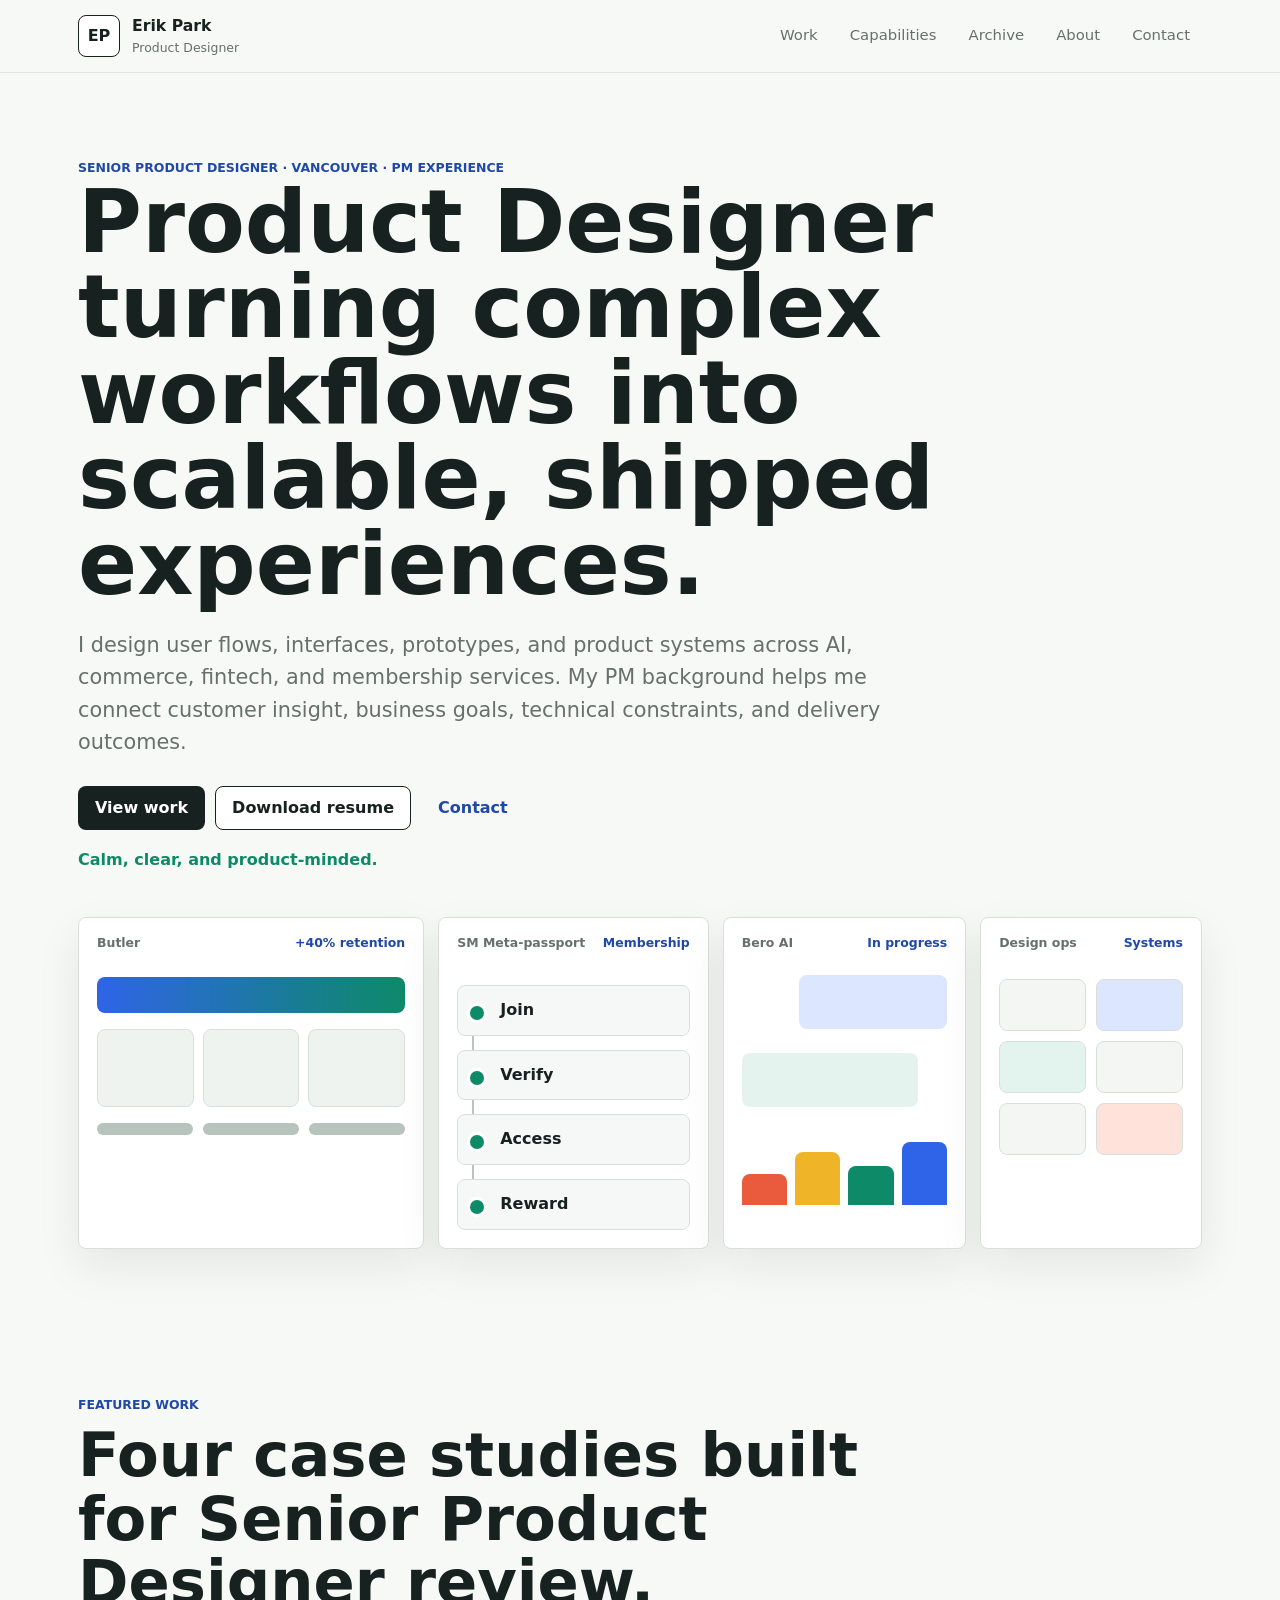
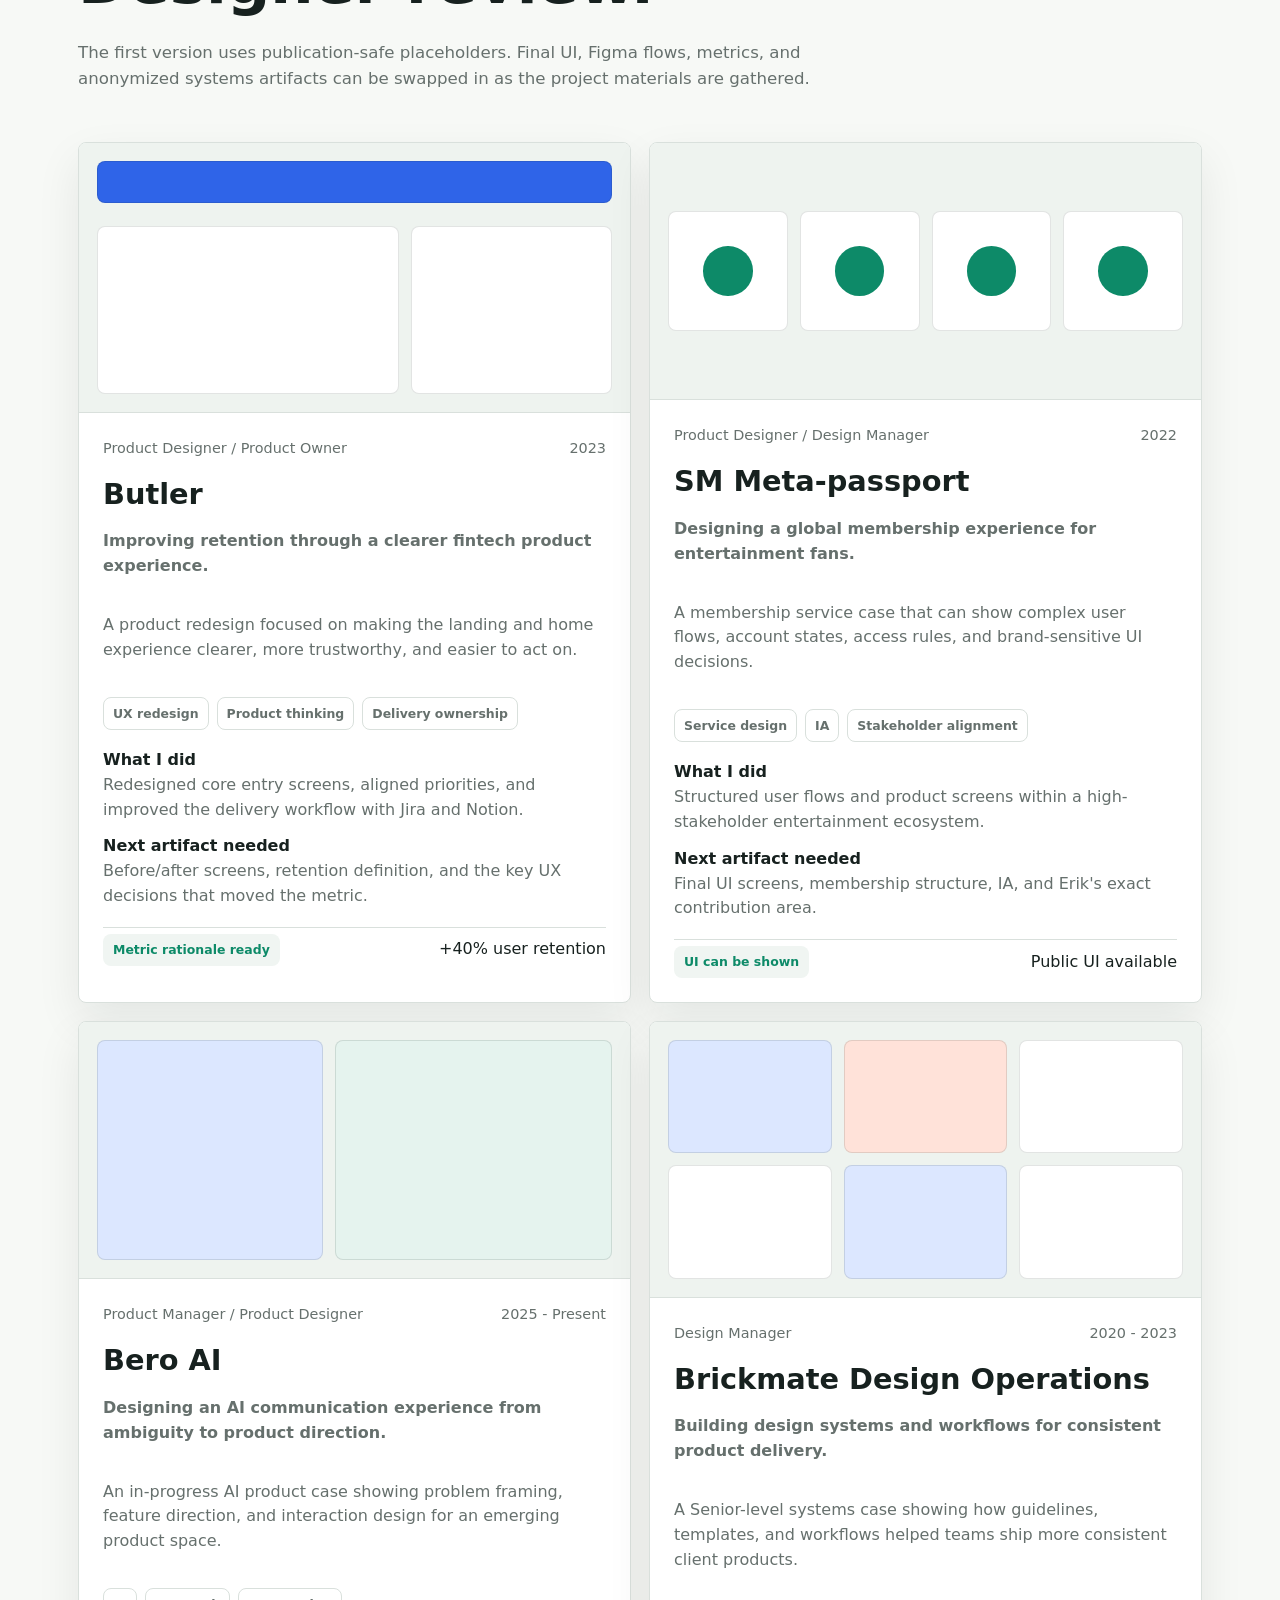
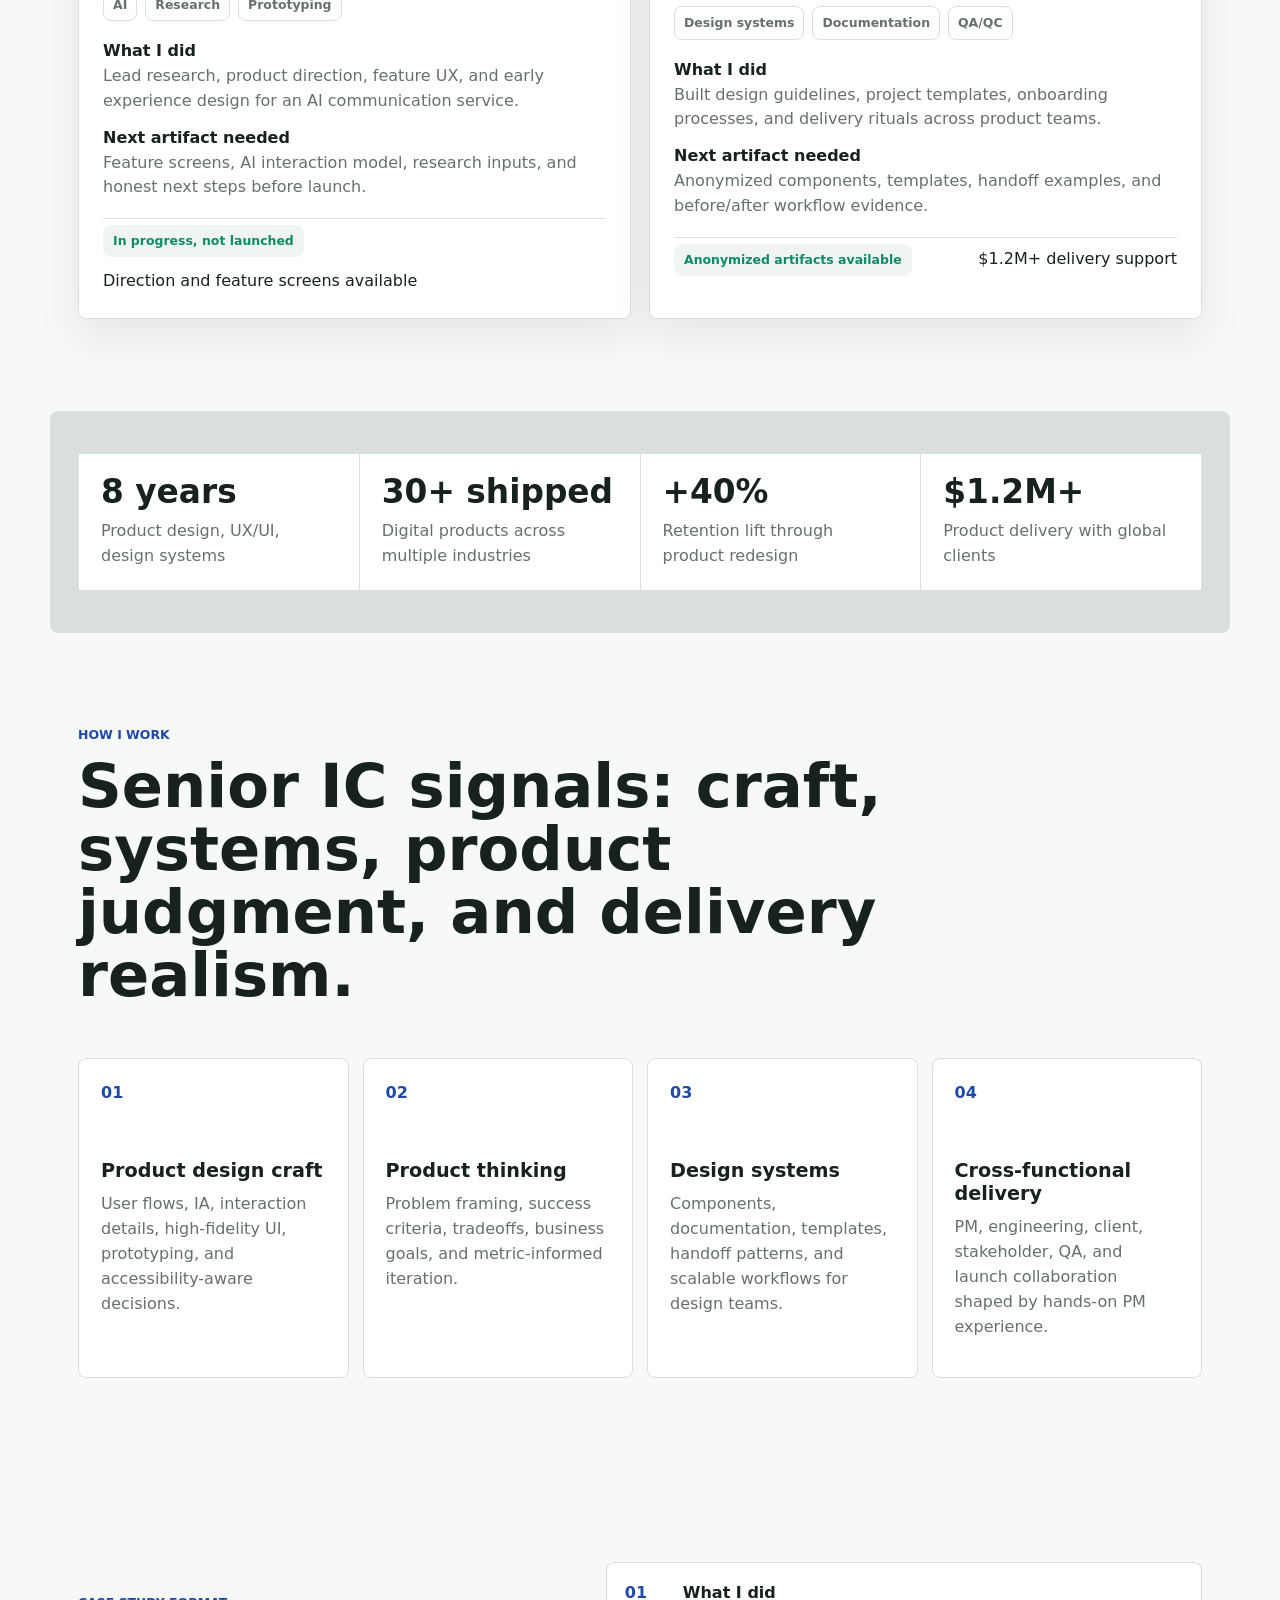
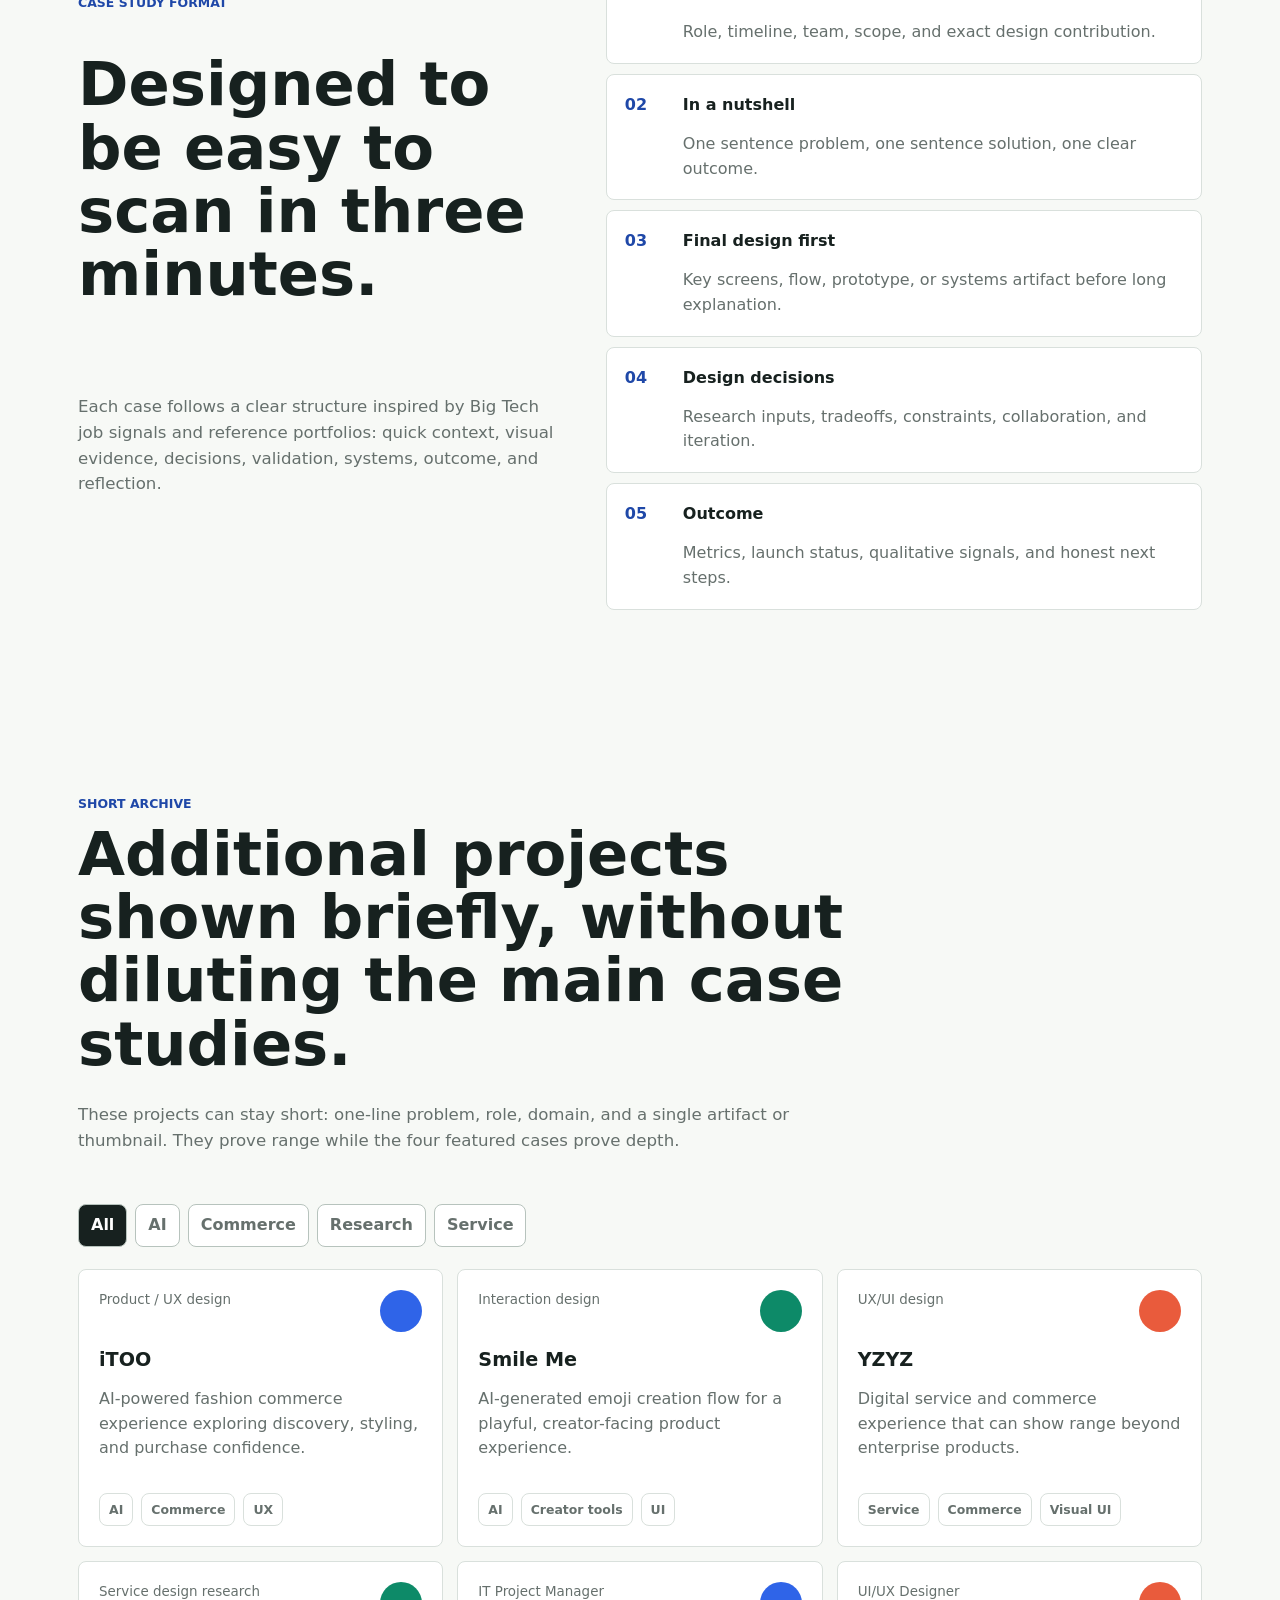
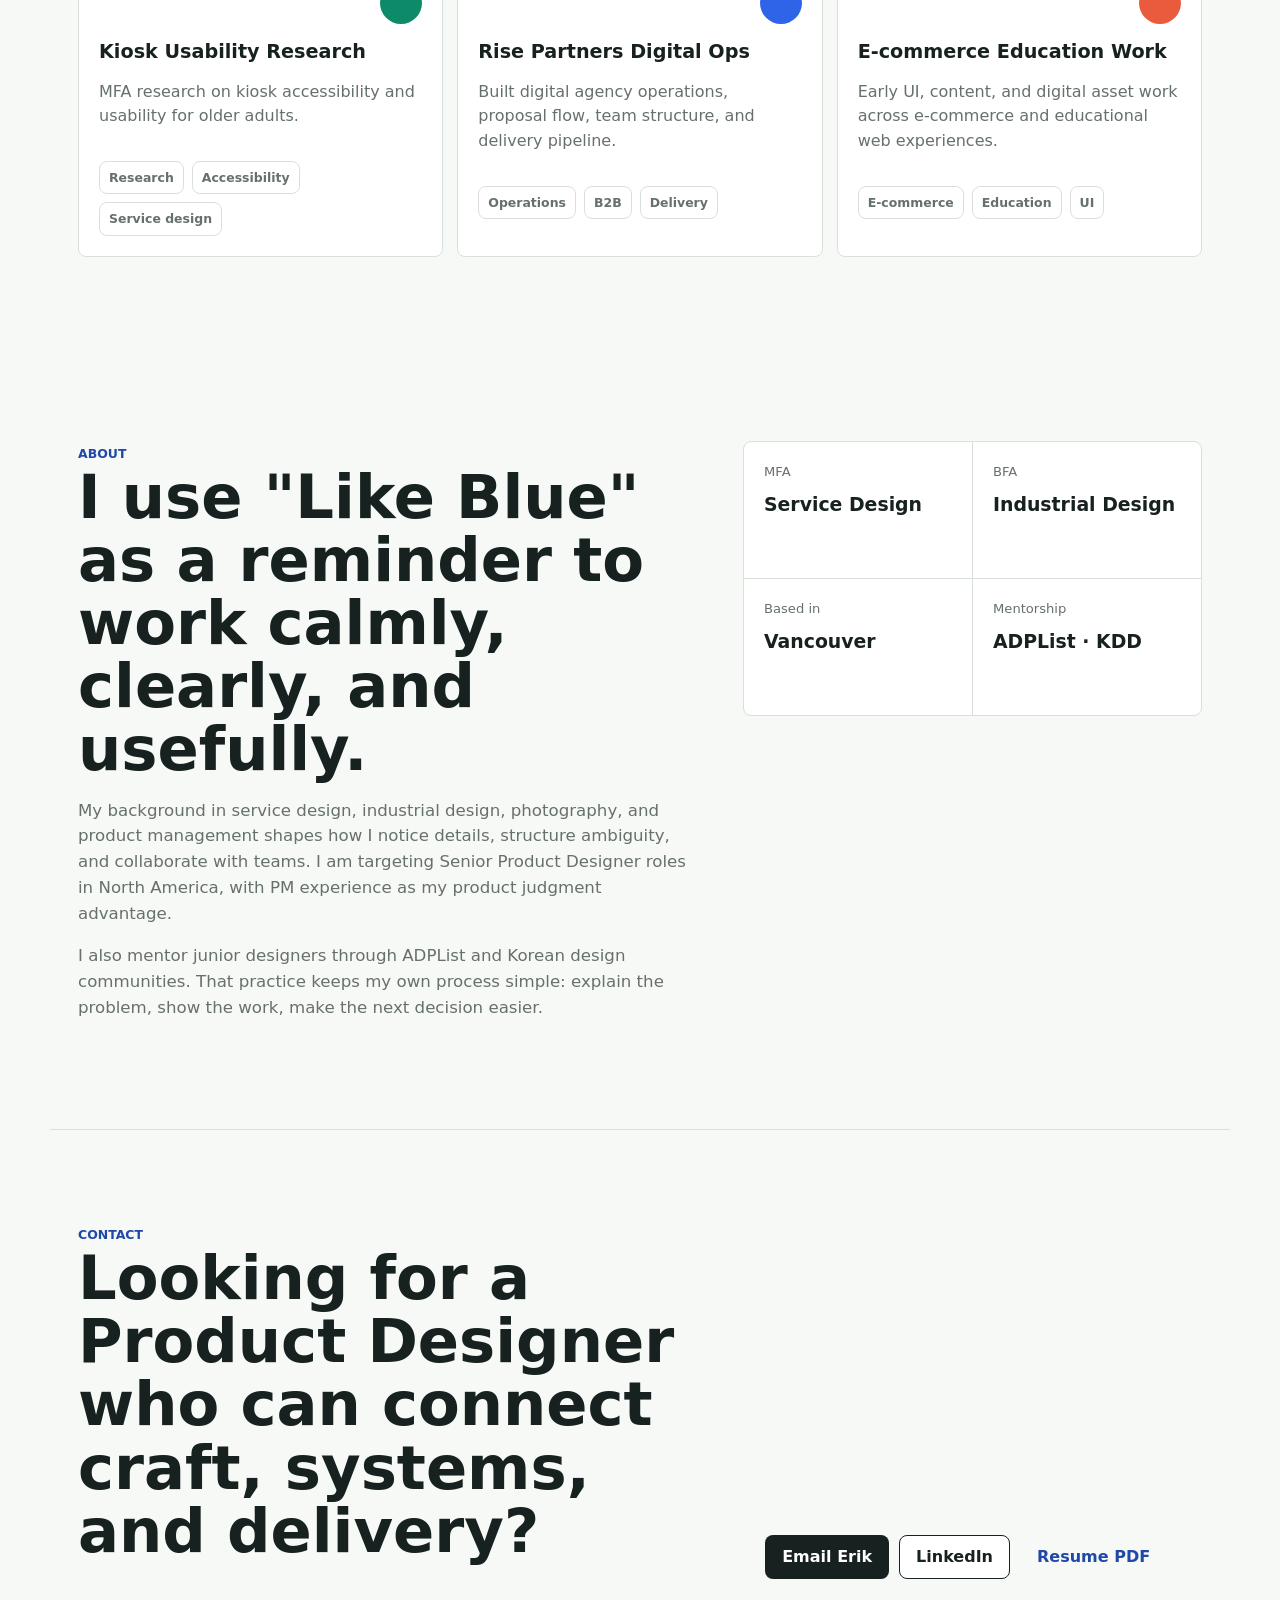
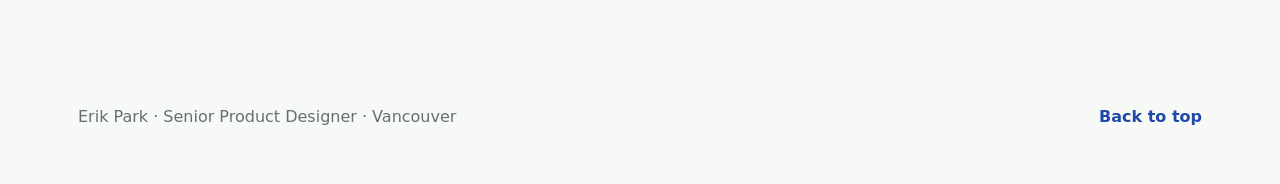
==== index.html @ e1cfbba8 "Create portfolio site prototype" ====
<!doctype html>
<html lang="en">
  <head>
    <meta charset="utf-8" />
    <meta name="viewport" content="width=device-width, initial-scale=1" />
    <meta
      name="description"
      content="Erik Park is a Vancouver-based Senior Product Designer with PM experience, designing scalable digital products from strategy to shipped UX."
    />
    <title>Erik Park - Senior Product Designer</title>
    <link rel="stylesheet" href="styles.css" />
  </head>
  <body>
    <a class="skip-link" href="#main">Skip to content</a>

    <header class="site-header">
      <nav class="nav-shell" aria-label="Main navigation">
        <a class="brand" href="#top" aria-label="Erik Park home">
          <span class="brand-mark">EP</span>
          <span>
            <strong>Erik Park</strong>
            <small>Product Designer</small>
          </span>
        </a>
        <button class="nav-toggle" type="button" aria-expanded="false" aria-controls="nav-links">
          <span></span>
          <span></span>
          <span></span>
          <span class="sr-only">Open navigation</span>
        </button>
        <div class="nav-links" id="nav-links">
          <a href="#work">Work</a>
          <a href="#capabilities">Capabilities</a>
          <a href="#archive">Archive</a>
          <a href="#about">About</a>
          <a href="#contact">Contact</a>
        </div>
      </nav>
    </header>

    <main id="main">
      <section class="hero section" id="top">
        <div class="eyebrow">Senior Product Designer · Vancouver · PM Experience</div>
        <h1>Product Designer turning complex workflows into scalable, shipped experiences.</h1>
        <p class="hero-copy">
          I design user flows, interfaces, prototypes, and product systems across AI, commerce, fintech, and membership
          services. My PM background helps me connect customer insight, business goals, technical constraints, and
          delivery outcomes.
        </p>
        <div class="hero-actions" aria-label="Primary actions">
          <a class="button button-primary" href="#work">View work</a>
          <a class="button button-secondary" href="assets/Erik-Park-Resume-260121.pdf" download>Download resume</a>
          <a class="button button-ghost" href="mailto:erik.likeblue@gmail.com">Contact</a>
        </div>
        <p class="microcopy">Calm, clear, and product-minded.</p>

        <div class="artifact-stage" aria-label="Portfolio artifact previews">
          <article class="artifact artifact-butler">
            <div class="artifact-header">
              <span>Butler</span>
              <strong>+40% retention</strong>
            </div>
            <div class="screen-line wide"></div>
            <div class="screen-grid">
              <span></span>
              <span></span>
              <span></span>
            </div>
            <div class="screen-flow">
              <i></i>
              <i></i>
              <i></i>
            </div>
          </article>
          <article class="artifact artifact-sm">
            <div class="artifact-header">
              <span>SM Meta-passport</span>
              <strong>Membership</strong>
            </div>
            <div class="journey">
              <span>Join</span>
              <span>Verify</span>
              <span>Access</span>
              <span>Reward</span>
            </div>
          </article>
          <article class="artifact artifact-bero">
            <div class="artifact-header">
              <span>Bero AI</span>
              <strong>In progress</strong>
            </div>
            <div class="chat-row user"></div>
            <div class="chat-row ai"></div>
            <div class="signal-bars">
              <span></span>
              <span></span>
              <span></span>
              <span></span>
            </div>
          </article>
          <article class="artifact artifact-system">
            <div class="artifact-header">
              <span>Design ops</span>
              <strong>Systems</strong>
            </div>
            <div class="token-grid">
              <span></span>
              <span></span>
              <span></span>
              <span></span>
              <span></span>
              <span></span>
            </div>
          </article>
        </div>
      </section>

      <section class="section" id="work">
        <div class="section-heading">
          <span class="eyebrow">Featured work</span>
          <h2>Four case studies built for Senior Product Designer review.</h2>
          <p>
            The first version uses publication-safe placeholders. Final UI, Figma flows, metrics, and anonymized systems
            artifacts can be swapped in as the project materials are gathered.
          </p>
        </div>

        <div class="project-grid featured-grid" id="featured-projects"></div>
      </section>

      <section class="proof-strip section compact" aria-label="Proof points">
        <div>
          <strong>8 years</strong>
          <span>Product design, UX/UI, design systems</span>
        </div>
        <div>
          <strong>30+ shipped</strong>
          <span>Digital products across multiple industries</span>
        </div>
        <div>
          <strong>+40%</strong>
          <span>Retention lift through product redesign</span>
        </div>
        <div>
          <strong>$1.2M+</strong>
          <span>Product delivery with global clients</span>
        </div>
      </section>

      <section class="section" id="capabilities">
        <div class="section-heading">
          <span class="eyebrow">How I work</span>
          <h2>Senior IC signals: craft, systems, product judgment, and delivery realism.</h2>
        </div>
        <div class="capability-grid">
          <article>
            <span>01</span>
            <h3>Product design craft</h3>
            <p>User flows, IA, interaction details, high-fidelity UI, prototyping, and accessibility-aware decisions.</p>
          </article>
          <article>
            <span>02</span>
            <h3>Product thinking</h3>
            <p>Problem framing, success criteria, tradeoffs, business goals, and metric-informed iteration.</p>
          </article>
          <article>
            <span>03</span>
            <h3>Design systems</h3>
            <p>Components, documentation, templates, handoff patterns, and scalable workflows for design teams.</p>
          </article>
          <article>
            <span>04</span>
            <h3>Cross-functional delivery</h3>
            <p>PM, engineering, client, stakeholder, QA, and launch collaboration shaped by hands-on PM experience.</p>
          </article>
        </div>
      </section>

      <section class="section process-section">
        <div class="section-heading">
          <span class="eyebrow">Case study format</span>
          <h2>Designed to be easy to scan in three minutes.</h2>
          <p>
            Each case follows a clear structure inspired by Big Tech job signals and reference portfolios: quick context,
            visual evidence, decisions, validation, systems, outcome, and reflection.
          </p>
        </div>
        <ol class="process-list">
          <li><span>What I did</span><p>Role, timeline, team, scope, and exact design contribution.</p></li>
          <li><span>In a nutshell</span><p>One sentence problem, one sentence solution, one clear outcome.</p></li>
          <li><span>Final design first</span><p>Key screens, flow, prototype, or systems artifact before long explanation.</p></li>
          <li><span>Design decisions</span><p>Research inputs, tradeoffs, constraints, collaboration, and iteration.</p></li>
          <li><span>Outcome</span><p>Metrics, launch status, qualitative signals, and honest next steps.</p></li>
        </ol>
      </section>

      <section class="section" id="archive">
        <div class="section-heading">
          <span class="eyebrow">Short archive</span>
          <h2>Additional projects shown briefly, without diluting the main case studies.</h2>
          <p>
            These projects can stay short: one-line problem, role, domain, and a single artifact or thumbnail. They prove
            range while the four featured cases prove depth.
          </p>
        </div>

        <div class="archive-toolbar" aria-label="Project archive filters">
          <button class="filter-button is-active" type="button" data-filter="all">All</button>
          <button class="filter-button" type="button" data-filter="ai">AI</button>
          <button class="filter-button" type="button" data-filter="commerce">Commerce</button>
          <button class="filter-button" type="button" data-filter="research">Research</button>
          <button class="filter-button" type="button" data-filter="service">Service</button>
        </div>
        <div class="archive-grid" id="archive-projects"></div>
      </section>

      <section class="section about-section" id="about">
        <div class="about-copy">
          <span class="eyebrow">About</span>
          <h2>I use "Like Blue" as a reminder to work calmly, clearly, and usefully.</h2>
          <p>
            My background in service design, industrial design, photography, and product management shapes how I notice
            details, structure ambiguity, and collaborate with teams. I am targeting Senior Product Designer roles in
            North America, with PM experience as my product judgment advantage.
          </p>
          <p>
            I also mentor junior designers through ADPList and Korean design communities. That practice keeps my own
            process simple: explain the problem, show the work, make the next decision easier.
          </p>
        </div>
        <div class="about-panel" aria-label="About highlights">
          <div>
            <span>MFA</span>
            <strong>Service Design</strong>
          </div>
          <div>
            <span>BFA</span>
            <strong>Industrial Design</strong>
          </div>
          <div>
            <span>Based in</span>
            <strong>Vancouver</strong>
          </div>
          <div>
            <span>Mentorship</span>
            <strong>ADPList · KDD</strong>
          </div>
        </div>
      </section>

      <section class="section contact-section" id="contact">
        <div>
          <span class="eyebrow">Contact</span>
          <h2>Looking for a Product Designer who can connect craft, systems, and delivery?</h2>
        </div>
        <div class="contact-actions">
          <a class="button button-primary" href="mailto:erik.likeblue@gmail.com">Email Erik</a>
          <a class="button button-secondary" href="https://www.linkedin.com/in/eriklikeblue/" target="_blank" rel="noreferrer">LinkedIn</a>
          <a class="button button-ghost" href="assets/Erik-Park-Resume-260121.pdf" download>Resume PDF</a>
        </div>
      </section>
    </main>

    <footer class="site-footer">
      <p>Erik Park · Senior Product Designer · Vancouver</p>
      <a href="#top">Back to top</a>
    </footer>

    <script src="script.js"></script>
  </body>
</html>
---- styles.css ----
:root {
  color-scheme: light;
  --ink: #17211f;
  --muted: #66706d;
  --paper: #f7f9f6;
  --surface: #ffffff;
  --line: #d9e0dc;
  --line-strong: #b7c3bd;
  --blue: #2f64e8;
  --blue-dark: #1f48a8;
  --green: #0d8a68;
  --coral: #e95b3c;
  --yellow: #f0b429;
  --shadow: 0 18px 45px rgba(19, 30, 27, 0.08);
  --radius: 8px;
  --max: 1180px;
}

* {
  box-sizing: border-box;
}

html {
  scroll-behavior: smooth;
}

body {
  margin: 0;
  background: var(--paper);
  color: var(--ink);
  font-family: Inter, ui-sans-serif, system-ui, -apple-system, BlinkMacSystemFont, "Segoe UI", sans-serif;
  font-size: 16px;
  line-height: 1.55;
  letter-spacing: 0;
}

a {
  color: inherit;
  text-decoration: none;
}

button,
input,
textarea,
select {
  font: inherit;
}

.skip-link {
  left: 16px;
  position: fixed;
  top: 12px;
  transform: translateY(-140%);
  z-index: 20;
  background: var(--ink);
  color: #fff;
  padding: 10px 14px;
  border-radius: var(--radius);
}

.skip-link:focus {
  transform: translateY(0);
}

.sr-only {
  position: absolute;
  width: 1px;
  height: 1px;
  padding: 0;
  margin: -1px;
  overflow: hidden;
  clip: rect(0, 0, 0, 0);
  white-space: nowrap;
  border: 0;
}

.site-header {
  position: sticky;
  top: 0;
  z-index: 10;
  border-bottom: 1px solid rgba(217, 224, 220, 0.78);
  background: rgba(247, 249, 246, 0.94);
  backdrop-filter: blur(16px);
}

.nav-shell {
  max-width: var(--max);
  margin: 0 auto;
  min-height: 72px;
  padding: 0 28px;
  display: flex;
  align-items: center;
  justify-content: space-between;
  gap: 24px;
}

.brand {
  display: inline-flex;
  align-items: center;
  gap: 12px;
  min-width: 180px;
}

.brand-mark {
  display: grid;
  place-items: center;
  width: 42px;
  height: 42px;
  border: 1px solid var(--ink);
  background: var(--surface);
  color: var(--ink);
  font-weight: 800;
  border-radius: var(--radius);
}

.brand strong,
.brand small {
  display: block;
}

.brand strong {
  font-size: 0.98rem;
}

.brand small {
  color: var(--muted);
  font-size: 0.78rem;
}

.nav-links {
  display: flex;
  align-items: center;
  justify-content: flex-end;
  gap: 8px;
}

.nav-links a {
  color: var(--muted);
  padding: 10px 12px;
  border-radius: var(--radius);
  font-size: 0.93rem;
}

.nav-links a:hover,
.nav-links a:focus-visible {
  background: #eef3ef;
  color: var(--ink);
  outline: none;
}

.nav-toggle {
  display: none;
  width: 42px;
  height: 42px;
  border: 1px solid var(--line);
  background: var(--surface);
  border-radius: var(--radius);
  padding: 10px;
}

.nav-toggle span:not(.sr-only) {
  display: block;
  width: 100%;
  height: 2px;
  margin: 5px 0;
  background: var(--ink);
}

.section {
  max-width: var(--max);
  margin: 0 auto;
  padding: 92px 28px;
}

.section.compact {
  padding-top: 42px;
  padding-bottom: 42px;
}

.hero {
  padding-top: 82px;
  padding-bottom: 54px;
}

.eyebrow {
  display: inline-flex;
  align-items: center;
  gap: 8px;
  color: var(--blue-dark);
  font-size: 0.78rem;
  font-weight: 800;
  letter-spacing: 0;
  text-transform: uppercase;
}

h1,
h2,
h3,
p {
  margin-top: 0;
}

h1 {
  max-width: 1040px;
  margin-bottom: 22px;
  font-size: 5.45rem;
  line-height: 0.98;
  letter-spacing: 0;
}

h2 {
  max-width: 860px;
  margin-bottom: 16px;
  font-size: 3.8rem;
  line-height: 1.04;
  letter-spacing: 0;
}

h3 {
  margin-bottom: 10px;
  font-size: 1.2rem;
  line-height: 1.2;
}

.hero-copy {
  max-width: 820px;
  color: var(--muted);
  font-size: 1.3rem;
}

.hero-actions,
.contact-actions {
  display: flex;
  flex-wrap: wrap;
  gap: 10px;
  margin-top: 28px;
}

.button {
  display: inline-flex;
  align-items: center;
  justify-content: center;
  min-height: 44px;
  padding: 11px 16px;
  border: 1px solid transparent;
  border-radius: var(--radius);
  font-weight: 800;
  line-height: 1;
}

.button-primary {
  background: var(--ink);
  color: #fff;
}

.button-primary:hover,
.button-primary:focus-visible {
  background: var(--blue-dark);
}

.button-secondary {
  border-color: var(--ink);
  background: var(--surface);
}

.button-secondary:hover,
.button-secondary:focus-visible {
  background: #edf2ee;
}

.button-ghost {
  color: var(--blue-dark);
}

.button-ghost:hover,
.button-ghost:focus-visible {
  background: #eaf0ff;
}

.microcopy {
  margin: 18px 0 0;
  color: var(--green);
  font-weight: 800;
}

.artifact-stage {
  margin-top: 44px;
  display: grid;
  grid-template-columns: minmax(0, 1.28fr) minmax(0, 1fr) minmax(0, 0.9fr) minmax(0, 0.82fr);
  gap: 14px;
  align-items: stretch;
}

.artifact {
  min-height: 260px;
  padding: 18px;
  border: 1px solid var(--line);
  background: var(--surface);
  border-radius: var(--radius);
  box-shadow: var(--shadow);
  overflow: hidden;
}

.artifact-header,
.project-meta,
.card-foot,
.archive-meta {
  display: flex;
  align-items: center;
  justify-content: space-between;
  gap: 12px;
}

.artifact-header span,
.artifact-header strong {
  font-size: 0.78rem;
  font-weight: 800;
  line-height: 1.2;
}

.artifact-header span {
  color: var(--muted);
}

.artifact-header strong {
  color: var(--blue-dark);
}

.screen-line {
  height: 36px;
  margin-top: 26px;
  border-radius: var(--radius);
  background: linear-gradient(90deg, var(--blue), var(--green));
}

.screen-grid {
  display: grid;
  grid-template-columns: repeat(3, 1fr);
  gap: 9px;
  margin-top: 16px;
}

.screen-grid span,
.screen-flow i,
.token-grid span {
  display: block;
  border-radius: var(--radius);
}

.screen-grid span {
  height: 78px;
  background: #eef3ef;
  border: 1px solid var(--line);
}

.screen-flow {
  display: grid;
  grid-template-columns: 1fr 1fr 1fr;
  gap: 10px;
  margin-top: 16px;
}

.screen-flow i {
  height: 12px;
  background: var(--line-strong);
}

.journey {
  position: relative;
  margin-top: 34px;
  display: grid;
  gap: 14px;
}

.journey::before {
  content: "";
  position: absolute;
  left: 15px;
  top: 14px;
  bottom: 14px;
  width: 2px;
  background: var(--line-strong);
}

.journey span {
  position: relative;
  display: block;
  padding: 12px 14px 12px 42px;
  background: #f5f8f6;
  border: 1px solid var(--line);
  border-radius: var(--radius);
  font-weight: 800;
}

.journey span::before {
  content: "";
  position: absolute;
  left: 9px;
  top: 17px;
  width: 14px;
  height: 14px;
  background: var(--green);
  border: 3px solid var(--surface);
  border-radius: 50%;
}

.chat-row {
  height: 54px;
  margin-top: 24px;
  border-radius: var(--radius);
}

.chat-row.user {
  width: 72%;
  margin-left: auto;
  background: #dce7ff;
}

.chat-row.ai {
  width: 86%;
  background: #e5f3ee;
}

.signal-bars {
  display: flex;
  align-items: flex-end;
  gap: 8px;
  height: 80px;
  margin-top: 18px;
}

.signal-bars span {
  flex: 1;
  border-radius: var(--radius) var(--radius) 0 0;
  background: var(--coral);
}

.signal-bars span:nth-child(1) {
  height: 38%;
}

.signal-bars span:nth-child(2) {
  height: 66%;
  background: var(--yellow);
}

.signal-bars span:nth-child(3) {
  height: 48%;
  background: var(--green);
}

.signal-bars span:nth-child(4) {
  height: 78%;
  background: var(--blue);
}

.token-grid {
  display: grid;
  grid-template-columns: repeat(2, 1fr);
  gap: 10px;
  margin-top: 28px;
}

.token-grid span {
  height: 52px;
  border: 1px solid var(--line);
  background: #f3f6f3;
}

.token-grid span:nth-child(2) {
  background: #dce7ff;
}

.token-grid span:nth-child(3) {
  background: #e3f3ee;
}

.token-grid span:nth-child(6) {
  background: #ffe2d9;
}

.section-heading {
  display: grid;
  gap: 10px;
  margin-bottom: 34px;
}

.section-heading p {
  max-width: 760px;
  color: var(--muted);
  font-size: 1.04rem;
}

.project-grid {
  display: grid;
  grid-template-columns: repeat(2, minmax(0, 1fr));
  gap: 18px;
}

.project-card,
.archive-card,
.capability-grid article,
.about-panel,
.process-list li {
  border: 1px solid var(--line);
  border-radius: var(--radius);
  background: var(--surface);
}

.project-card {
  display: grid;
  min-height: 620px;
  overflow: hidden;
  box-shadow: var(--shadow);
}

.project-visual {
  min-height: 250px;
  padding: 18px;
  background: #eef3ef;
  border-bottom: 1px solid var(--line);
}

.visual-board {
  height: 100%;
  min-height: 220px;
  display: grid;
  gap: 12px;
}

.visual-board .bar,
.visual-board .tile,
.visual-board .node,
.visual-board .screen {
  display: block;
  border-radius: var(--radius);
  background: var(--surface);
  border: 1px solid rgba(23, 33, 31, 0.12);
}

.visual-board.butler {
  grid-template-columns: 1.2fr 0.8fr;
}

.visual-board.butler .bar {
  grid-column: 1 / -1;
  height: 42px;
  background: var(--blue);
}

.visual-board.butler .tile {
  min-height: 156px;
}

.visual-board.sm {
  grid-template-columns: repeat(4, 1fr);
  align-items: center;
}

.visual-board.sm .node {
  aspect-ratio: 1 / 1;
  display: grid;
  place-items: center;
  background: var(--surface);
}

.visual-board.sm .node::after {
  content: "";
  width: 42%;
  height: 42%;
  border-radius: 50%;
  background: var(--green);
}

.visual-board.bero {
  grid-template-columns: 0.9fr 1.1fr;
}

.visual-board.bero .screen {
  min-height: 210px;
}

.visual-board.bero .screen:nth-child(1) {
  background: #dce7ff;
}

.visual-board.bero .screen:nth-child(2) {
  background: #e5f3ee;
}

.visual-board.system {
  grid-template-columns: repeat(3, 1fr);
}

.visual-board.system .tile {
  min-height: 92px;
}

.visual-board.system .tile:nth-child(1),
.visual-board.system .tile:nth-child(5) {
  background: #dce7ff;
}

.visual-board.system .tile:nth-child(2) {
  background: #ffe2d9;
}

.project-body {
  padding: 24px;
  display: grid;
  gap: 18px;
  align-content: start;
}

.project-meta {
  color: var(--muted);
  flex-wrap: wrap;
  font-size: 0.9rem;
}

.project-card h3 {
  margin-bottom: 0;
  font-size: 1.8rem;
}

.project-card p {
  color: var(--muted);
}

.tag-list {
  display: flex;
  flex-wrap: wrap;
  gap: 8px;
  margin: 0;
  padding: 0;
  list-style: none;
}

.tag-list li {
  padding: 6px 9px;
  border: 1px solid var(--line);
  border-radius: var(--radius);
  color: var(--muted);
  font-size: 0.78rem;
  font-weight: 800;
}

.case-details {
  display: grid;
  gap: 12px;
  margin: 0;
}

.case-details dt {
  color: var(--ink);
  font-weight: 800;
}

.case-details dd {
  margin: 0;
  color: var(--muted);
}

.card-foot {
  padding-top: 6px;
  border-top: 1px solid var(--line);
  flex-wrap: wrap;
}

.status-pill {
  display: inline-flex;
  align-items: center;
  min-height: 32px;
  padding: 6px 10px;
  border-radius: var(--radius);
  background: #f0f5f2;
  color: var(--green);
  font-size: 0.78rem;
  font-weight: 800;
}

.proof-strip {
  display: grid;
  grid-template-columns: repeat(4, minmax(0, 1fr));
  gap: 1px;
  overflow: hidden;
  border: 1px solid var(--line);
  border-radius: var(--radius);
  background: var(--line);
}

.proof-strip div {
  min-height: 132px;
  padding: 22px;
  background: var(--surface);
}

.proof-strip strong,
.proof-strip span {
  display: block;
}

.proof-strip strong {
  font-size: 2.05rem;
  line-height: 1;
}

.proof-strip span {
  margin-top: 10px;
  color: var(--muted);
}

.capability-grid {
  display: grid;
  grid-template-columns: repeat(4, minmax(0, 1fr));
  gap: 14px;
}

.capability-grid article {
  min-height: 280px;
  padding: 22px;
}

.capability-grid article span {
  display: inline-flex;
  color: var(--blue-dark);
  font-weight: 900;
  margin-bottom: 54px;
}

.capability-grid p {
  color: var(--muted);
}

.process-section {
  display: grid;
  grid-template-columns: minmax(0, 0.9fr) minmax(0, 1.1fr);
  gap: 40px;
}

.process-list {
  display: grid;
  gap: 10px;
  margin: 0;
  padding: 0;
  list-style: none;
  counter-reset: steps;
}

.process-list li {
  counter-increment: steps;
  padding: 18px;
  display: grid;
  grid-template-columns: 44px 1fr;
  gap: 14px;
}

.process-list li::before {
  content: counter(steps, decimal-leading-zero);
  color: var(--blue-dark);
  font-weight: 900;
}

.process-list span {
  display: block;
  font-weight: 900;
}

.process-list p {
  grid-column: 2;
  margin-bottom: 0;
  color: var(--muted);
}

.archive-toolbar {
  display: flex;
  flex-wrap: wrap;
  gap: 8px;
  margin-bottom: 22px;
}

.filter-button {
  min-height: 40px;
  border: 1px solid var(--line-strong);
  background: var(--surface);
  color: var(--muted);
  border-radius: var(--radius);
  padding: 8px 12px;
  font-weight: 800;
  cursor: pointer;
}

.filter-button.is-active,
.filter-button:hover,
.filter-button:focus-visible {
  background: var(--ink);
  color: #fff;
  outline: none;
}

.archive-grid {
  display: grid;
  grid-template-columns: repeat(3, minmax(0, 1fr));
  gap: 14px;
}

.archive-card {
  min-height: 260px;
  padding: 20px;
  display: grid;
  align-content: start;
  gap: 16px;
}

.archive-card[hidden] {
  display: none;
}

.archive-card h3 {
  margin-bottom: 0;
}

.archive-card p {
  color: var(--muted);
}

.archive-meta {
  align-items: flex-start;
  color: var(--muted);
  font-size: 0.84rem;
  flex-wrap: wrap;
}

.archive-dot {
  width: 42px;
  height: 42px;
  border-radius: 50%;
  background: var(--blue);
}

.archive-card:nth-child(2n) .archive-dot {
  background: var(--green);
}

.archive-card:nth-child(3n) .archive-dot {
  background: var(--coral);
}

.about-section {
  display: grid;
  grid-template-columns: minmax(0, 1.15fr) minmax(300px, 0.85fr);
  gap: 44px;
  align-items: start;
}

.about-copy p {
  max-width: 750px;
  color: var(--muted);
  font-size: 1.04rem;
}

.about-panel {
  display: grid;
  grid-template-columns: repeat(2, 1fr);
  gap: 1px;
  overflow: hidden;
  background: var(--line);
}

.about-panel div {
  min-height: 136px;
  padding: 20px;
  background: var(--surface);
}

.about-panel span,
.about-panel strong {
  display: block;
}

.about-panel span {
  color: var(--muted);
  font-size: 0.82rem;
}

.about-panel strong {
  margin-top: 8px;
  font-size: 1.18rem;
}

.contact-section {
  display: grid;
  grid-template-columns: minmax(0, 1.2fr) minmax(280px, 0.8fr);
  gap: 32px;
  align-items: end;
  border-top: 1px solid var(--line);
}

.site-footer {
  max-width: var(--max);
  margin: 0 auto;
  padding: 34px 28px 54px;
  display: flex;
  align-items: center;
  justify-content: space-between;
  gap: 20px;
  color: var(--muted);
}

.site-footer p {
  margin: 0;
}

.site-footer a {
  color: var(--blue-dark);
  font-weight: 800;
}

@media (max-width: 980px) {
  h1 {
    font-size: 4.1rem;
  }

  h2 {
    font-size: 3rem;
  }

  .artifact-stage,
  .project-grid,
  .capability-grid,
  .process-section,
  .about-section,
  .contact-section {
    grid-template-columns: 1fr;
  }

  .artifact-stage {
    grid-template-columns: repeat(2, minmax(0, 1fr));
  }

  .proof-strip {
    grid-template-columns: repeat(2, minmax(0, 1fr));
  }

  .archive-grid {
    grid-template-columns: repeat(2, minmax(0, 1fr));
  }
}

@media (max-width: 760px) {
  .nav-shell {
    min-height: 64px;
    padding: 0 18px;
  }

  .nav-toggle {
    display: inline-block;
  }

  .nav-links {
    position: absolute;
    left: 18px;
    right: 18px;
    top: 72px;
    display: none;
    flex-direction: column;
    align-items: stretch;
    padding: 10px;
    border: 1px solid var(--line);
    border-radius: var(--radius);
    background: var(--surface);
    box-shadow: var(--shadow);
  }

  .nav-links.is-open {
    display: flex;
  }

  .nav-links a {
    padding: 12px;
  }

  .section {
    padding: 70px 18px;
  }

  .section.compact {
    padding-top: 28px;
    padding-bottom: 28px;
  }

  .hero {
    padding-top: 72px;
  }

  h1 {
    font-size: 2.85rem;
  }

  h2 {
    font-size: 2.35rem;
  }

  .hero-copy {
    font-size: 1.08rem;
  }

  .project-card h3 {
    font-size: 1.45rem;
  }

  .proof-strip strong {
    font-size: 1.6rem;
  }

  .artifact-stage,
  .archive-grid,
  .proof-strip {
    grid-template-columns: 1fr;
  }

  .artifact {
    min-height: 220px;
  }

  .project-card {
    min-height: 0;
  }

  .project-visual {
    min-height: 220px;
  }

  .visual-board.butler,
  .visual-board.bero,
  .visual-board.system {
    grid-template-columns: 1fr 1fr;
  }

  .visual-board.sm {
    grid-template-columns: repeat(2, 1fr);
  }

  .about-panel {
    grid-template-columns: 1fr;
  }

  .site-footer {
    align-items: flex-start;
    flex-direction: column;
    padding-left: 18px;
    padding-right: 18px;
  }
}
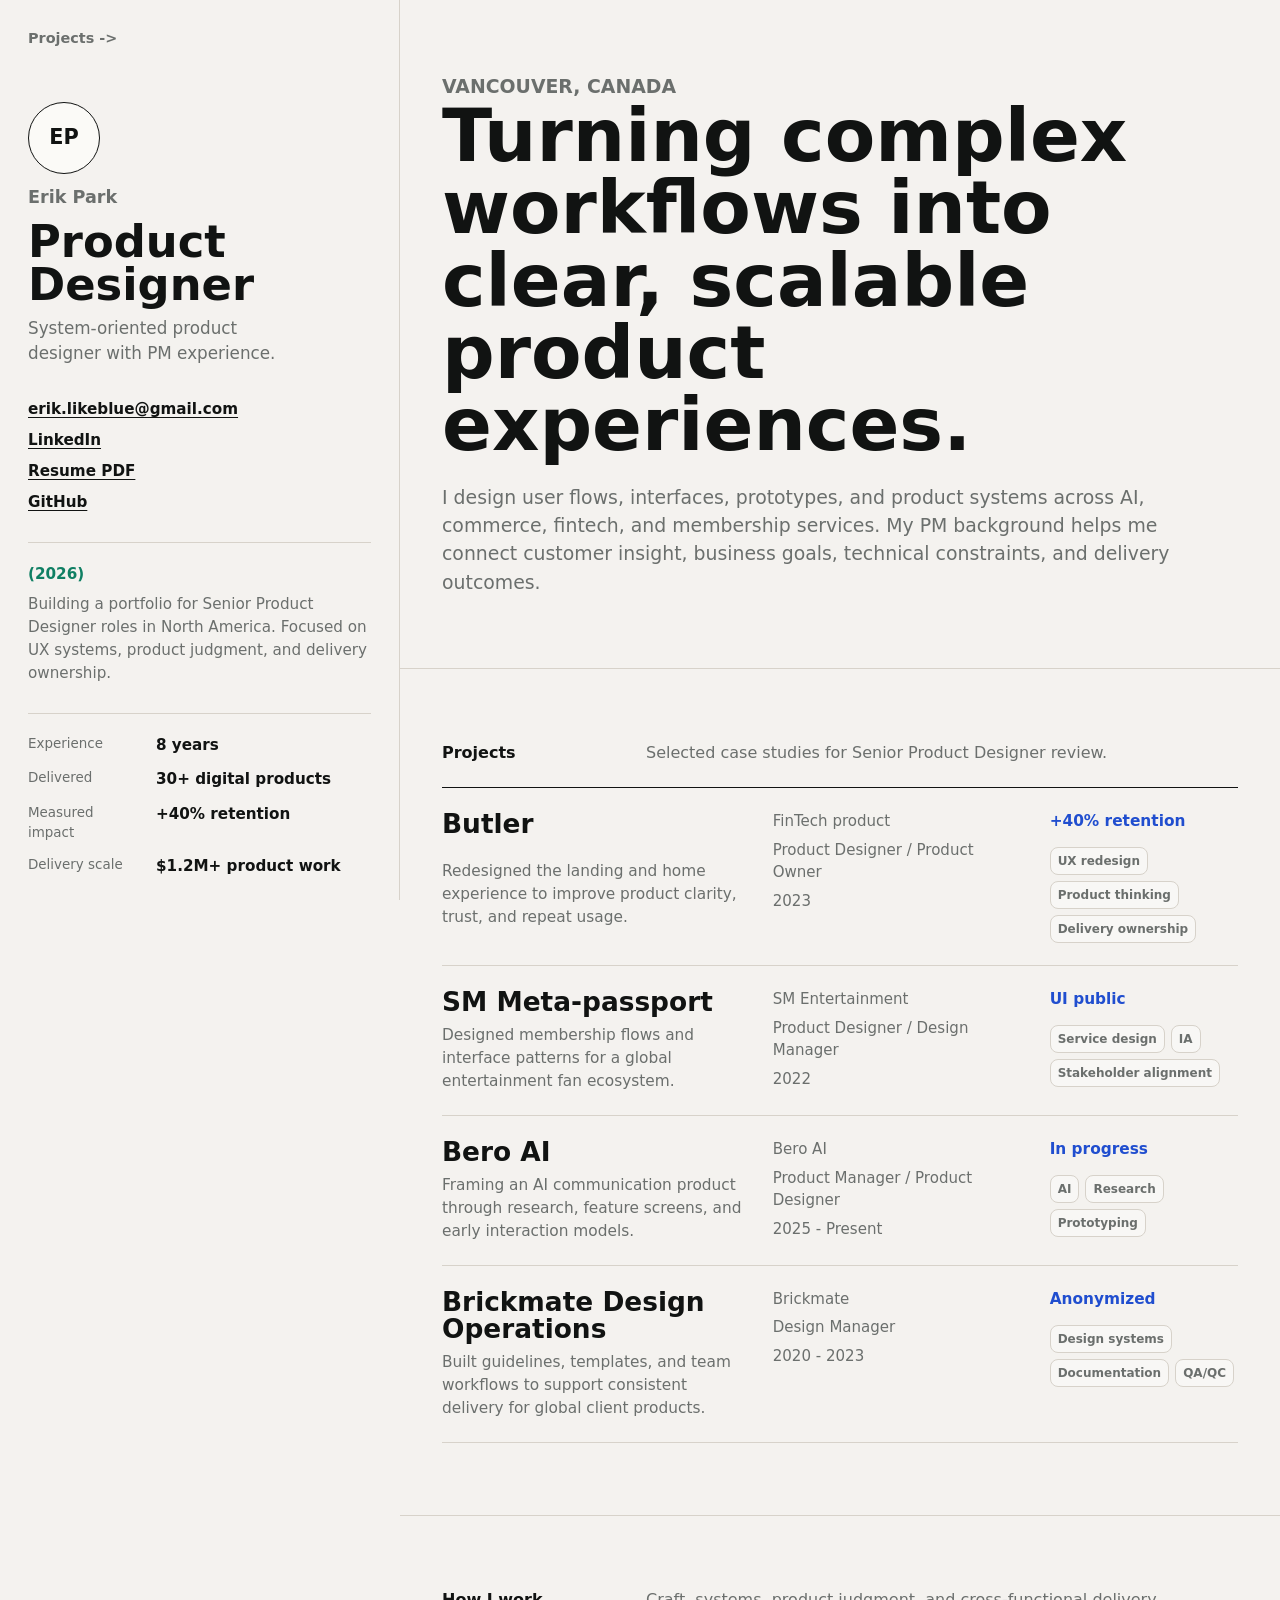
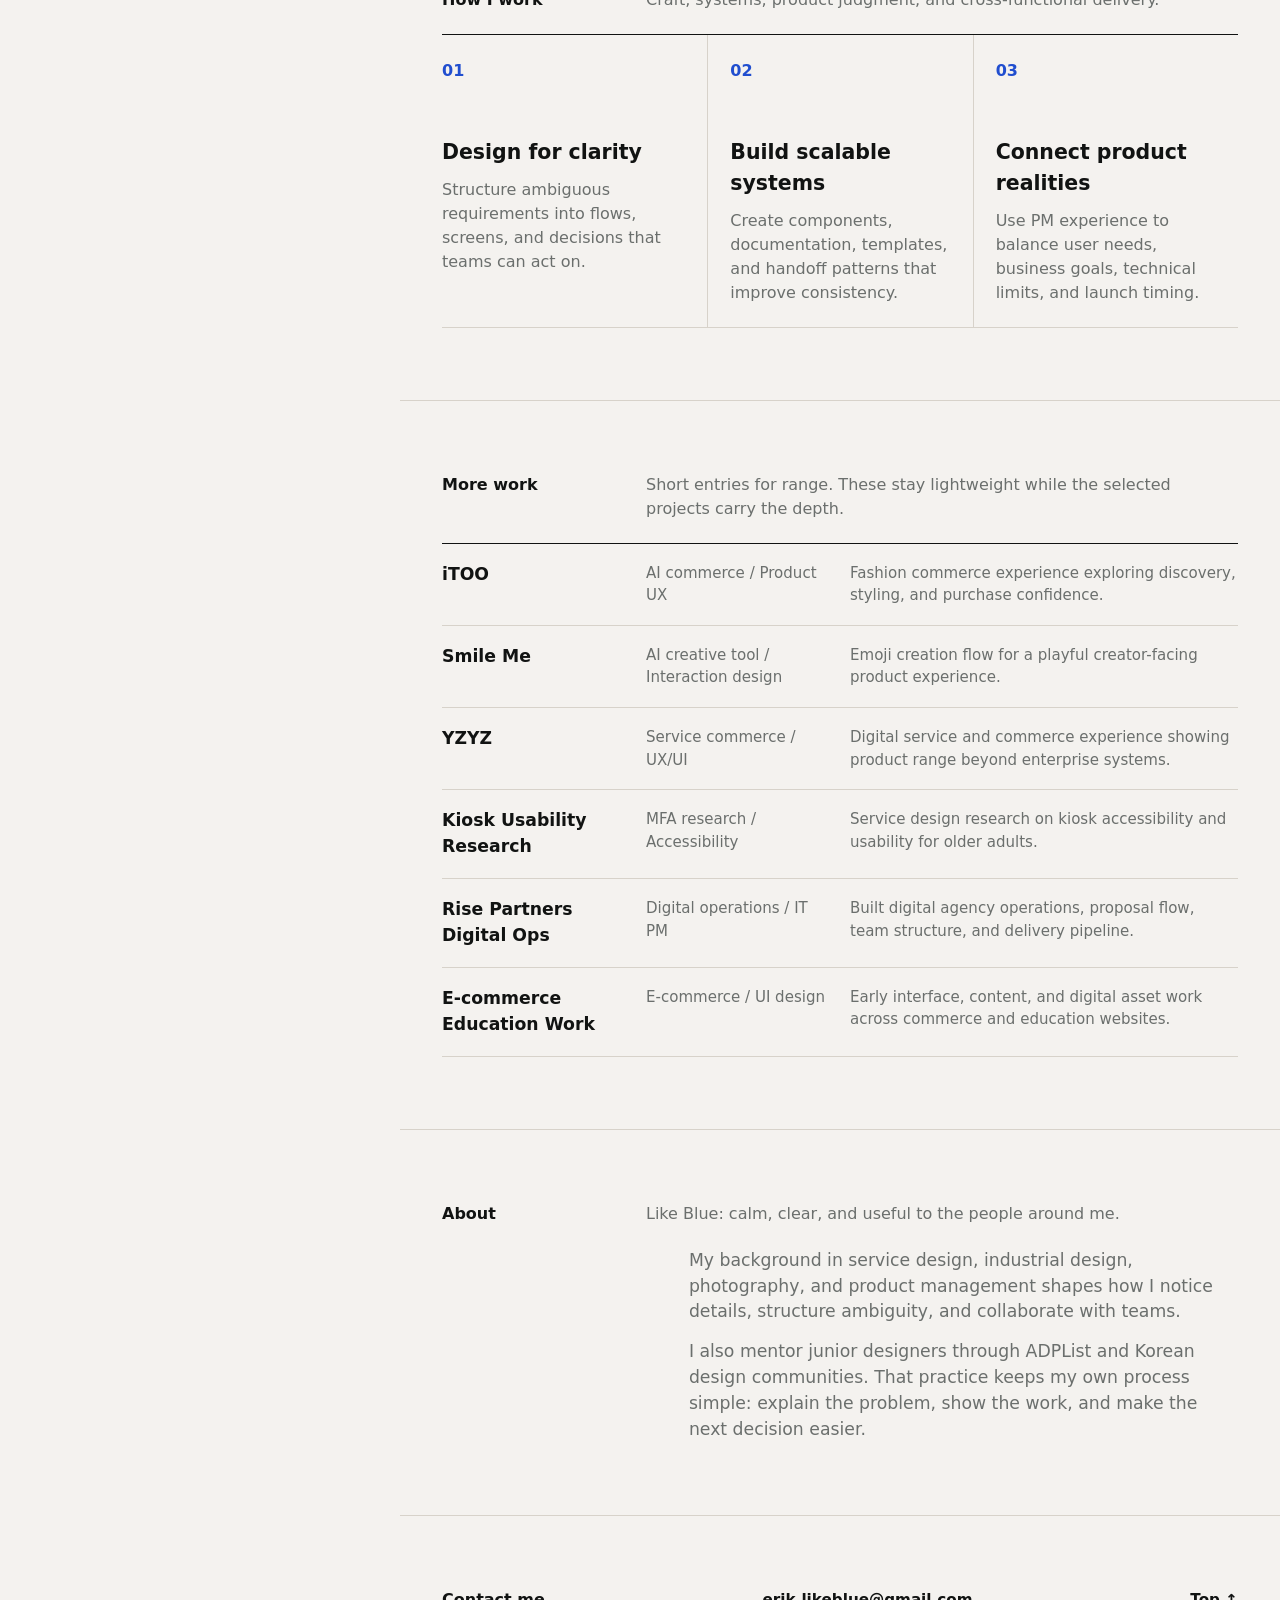
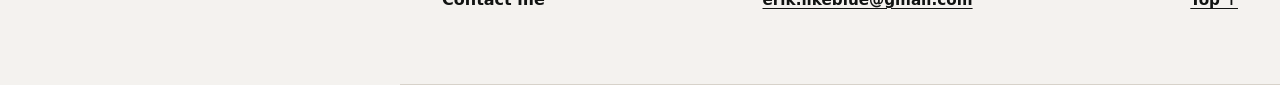
==== commit 7e821b78: "Redesign portfolio with systems-style layout" ====
--- a/index.html
+++ b/index.html
@@ -5,266 +5,135 @@
     <meta name="viewport" content="width=device-width, initial-scale=1" />
     <meta
       name="description"
-      content="Erik Park is a Vancouver-based Senior Product Designer with PM experience, designing scalable digital products from strategy to shipped UX."
+      content="Erik Park is a Vancouver-based Product Designer with PM experience, designing scalable digital products and systems."
     />
-    <title>Erik Park - Senior Product Designer</title>
+    <title>Erik Park - Product Designer</title>
     <link rel="stylesheet" href="styles.css" />
   </head>
   <body>
     <a class="skip-link" href="#main">Skip to content</a>
 
-    <header class="site-header">
-      <nav class="nav-shell" aria-label="Main navigation">
-        <a class="brand" href="#top" aria-label="Erik Park home">
-          <span class="brand-mark">EP</span>
-          <span>
-            <strong>Erik Park</strong>
-            <small>Product Designer</small>
-          </span>
-        </a>
-        <button class="nav-toggle" type="button" aria-expanded="false" aria-controls="nav-links">
-          <span></span>
-          <span></span>
-          <span></span>
-          <span class="sr-only">Open navigation</span>
-        </button>
-        <div class="nav-links" id="nav-links">
-          <a href="#work">Work</a>
-          <a href="#capabilities">Capabilities</a>
-          <a href="#archive">Archive</a>
-          <a href="#about">About</a>
-          <a href="#contact">Contact</a>
+    <main class="site-shell" id="main">
+      <aside class="profile-panel" aria-label="Profile">
+        <a class="top-link" href="#projects">Projects -></a>
+
+        <div class="identity">
+          <div class="avatar" aria-hidden="true">EP</div>
+          <p class="name">Erik Park</p>
+          <h1>Product Designer</h1>
+          <p class="tagline">System-oriented product designer with PM experience.</p>
         </div>
-      </nav>
-    </header>
 
-    <main id="main">
-      <section class="hero section" id="top">
-        <div class="eyebrow">Senior Product Designer · Vancouver · PM Experience</div>
-        <h1>Product Designer turning complex workflows into scalable, shipped experiences.</h1>
-        <p class="hero-copy">
-          I design user flows, interfaces, prototypes, and product systems across AI, commerce, fintech, and membership
-          services. My PM background helps me connect customer insight, business goals, technical constraints, and
-          delivery outcomes.
-        </p>
-        <div class="hero-actions" aria-label="Primary actions">
-          <a class="button button-primary" href="#work">View work</a>
-          <a class="button button-secondary" href="assets/Erik-Park-Resume-260121.pdf" download>Download resume</a>
-          <a class="button button-ghost" href="mailto:erik.likeblue@gmail.com">Contact</a>
+        <div class="contact-links" aria-label="Contact links">
+          <a href="mailto:erik.likeblue@gmail.com">erik.likeblue@gmail.com</a>
+          <a href="https://www.linkedin.com/in/eriklikeblue/" target="_blank" rel="noreferrer">LinkedIn</a>
+          <a href="assets/Erik-Park-Resume-260121.pdf" download>Resume PDF</a>
+          <a href="https://github.com/seikpark/erik-park-portfolio" target="_blank" rel="noreferrer">GitHub</a>
         </div>
-        <p class="microcopy">Calm, clear, and product-minded.</p>
 
-        <div class="artifact-stage" aria-label="Portfolio artifact previews">
-          <article class="artifact artifact-butler">
-            <div class="artifact-header">
-              <span>Butler</span>
-              <strong>+40% retention</strong>
-            </div>
-            <div class="screen-line wide"></div>
-            <div class="screen-grid">
-              <span></span>
-              <span></span>
-              <span></span>
-            </div>
-            <div class="screen-flow">
-              <i></i>
-              <i></i>
-              <i></i>
-            </div>
-          </article>
-          <article class="artifact artifact-sm">
-            <div class="artifact-header">
-              <span>SM Meta-passport</span>
-              <strong>Membership</strong>
-            </div>
-            <div class="journey">
-              <span>Join</span>
-              <span>Verify</span>
-              <span>Access</span>
-              <span>Reward</span>
-            </div>
-          </article>
-          <article class="artifact artifact-bero">
-            <div class="artifact-header">
-              <span>Bero AI</span>
-              <strong>In progress</strong>
-            </div>
-            <div class="chat-row user"></div>
-            <div class="chat-row ai"></div>
-            <div class="signal-bars">
-              <span></span>
-              <span></span>
-              <span></span>
-              <span></span>
-            </div>
-          </article>
-          <article class="artifact artifact-system">
-            <div class="artifact-header">
-              <span>Design ops</span>
-              <strong>Systems</strong>
-            </div>
-            <div class="token-grid">
-              <span></span>
-              <span></span>
-              <span></span>
-              <span></span>
-              <span></span>
-              <span></span>
-            </div>
-          </article>
-        </div>
-      </section>
-
-      <section class="section" id="work">
-        <div class="section-heading">
-          <span class="eyebrow">Featured work</span>
-          <h2>Four case studies built for Senior Product Designer review.</h2>
+        <div class="note-card">
+          <p class="note-date">(2026)</p>
           <p>
-            The first version uses publication-safe placeholders. Final UI, Figma flows, metrics, and anonymized systems
-            artifacts can be swapped in as the project materials are gathered.
+            Building a portfolio for Senior Product Designer roles in North America. Focused on UX systems, product
+            judgment, and delivery ownership.
           </p>
         </div>
 
-        <div class="project-grid featured-grid" id="featured-projects"></div>
-      </section>
-
-      <section class="proof-strip section compact" aria-label="Proof points">
-        <div>
-          <strong>8 years</strong>
-          <span>Product design, UX/UI, design systems</span>
-        </div>
-        <div>
-          <strong>30+ shipped</strong>
-          <span>Digital products across multiple industries</span>
-        </div>
-        <div>
-          <strong>+40%</strong>
-          <span>Retention lift through product redesign</span>
-        </div>
-        <div>
-          <strong>$1.2M+</strong>
-          <span>Product delivery with global clients</span>
-        </div>
-      </section>
-
-      <section class="section" id="capabilities">
-        <div class="section-heading">
-          <span class="eyebrow">How I work</span>
-          <h2>Senior IC signals: craft, systems, product judgment, and delivery realism.</h2>
-        </div>
-        <div class="capability-grid">
-          <article>
-            <span>01</span>
-            <h3>Product design craft</h3>
-            <p>User flows, IA, interaction details, high-fidelity UI, prototyping, and accessibility-aware decisions.</p>
-          </article>
-          <article>
-            <span>02</span>
-            <h3>Product thinking</h3>
-            <p>Problem framing, success criteria, tradeoffs, business goals, and metric-informed iteration.</p>
-          </article>
-          <article>
-            <span>03</span>
-            <h3>Design systems</h3>
-            <p>Components, documentation, templates, handoff patterns, and scalable workflows for design teams.</p>
-          </article>
-          <article>
-            <span>04</span>
-            <h3>Cross-functional delivery</h3>
-            <p>PM, engineering, client, stakeholder, QA, and launch collaboration shaped by hands-on PM experience.</p>
-          </article>
-        </div>
-      </section>
-
-      <section class="section process-section">
-        <div class="section-heading">
-          <span class="eyebrow">Case study format</span>
-          <h2>Designed to be easy to scan in three minutes.</h2>
-          <p>
-            Each case follows a clear structure inspired by Big Tech job signals and reference portfolios: quick context,
-            visual evidence, decisions, validation, systems, outcome, and reflection.
-          </p>
-        </div>
-        <ol class="process-list">
-          <li><span>What I did</span><p>Role, timeline, team, scope, and exact design contribution.</p></li>
-          <li><span>In a nutshell</span><p>One sentence problem, one sentence solution, one clear outcome.</p></li>
-          <li><span>Final design first</span><p>Key screens, flow, prototype, or systems artifact before long explanation.</p></li>
-          <li><span>Design decisions</span><p>Research inputs, tradeoffs, constraints, collaboration, and iteration.</p></li>
-          <li><span>Outcome</span><p>Metrics, launch status, qualitative signals, and honest next steps.</p></li>
-        </ol>
-      </section>
-
-      <section class="section" id="archive">
-        <div class="section-heading">
-          <span class="eyebrow">Short archive</span>
-          <h2>Additional projects shown briefly, without diluting the main case studies.</h2>
-          <p>
-            These projects can stay short: one-line problem, role, domain, and a single artifact or thumbnail. They prove
-            range while the four featured cases prove depth.
-          </p>
-        </div>
-
-        <div class="archive-toolbar" aria-label="Project archive filters">
-          <button class="filter-button is-active" type="button" data-filter="all">All</button>
-          <button class="filter-button" type="button" data-filter="ai">AI</button>
-          <button class="filter-button" type="button" data-filter="commerce">Commerce</button>
-          <button class="filter-button" type="button" data-filter="research">Research</button>
-          <button class="filter-button" type="button" data-filter="service">Service</button>
-        </div>
-        <div class="archive-grid" id="archive-projects"></div>
-      </section>
-
-      <section class="section about-section" id="about">
-        <div class="about-copy">
-          <span class="eyebrow">About</span>
-          <h2>I use "Like Blue" as a reminder to work calmly, clearly, and usefully.</h2>
-          <p>
-            My background in service design, industrial design, photography, and product management shapes how I notice
-            details, structure ambiguity, and collaborate with teams. I am targeting Senior Product Designer roles in
-            North America, with PM experience as my product judgment advantage.
-          </p>
-          <p>
-            I also mentor junior designers through ADPList and Korean design communities. That practice keeps my own
-            process simple: explain the problem, show the work, make the next decision easier.
-          </p>
-        </div>
-        <div class="about-panel" aria-label="About highlights">
+        <div class="proof-list" aria-label="Highlights">
           <div>
-            <span>MFA</span>
-            <strong>Service Design</strong>
+            <span>Experience</span>
+            <strong>8 years</strong>
           </div>
           <div>
-            <span>BFA</span>
-            <strong>Industrial Design</strong>
+            <span>Delivered</span>
+            <strong>30+ digital products</strong>
           </div>
           <div>
-            <span>Based in</span>
-            <strong>Vancouver</strong>
+            <span>Measured impact</span>
+            <strong>+40% retention</strong>
           </div>
           <div>
-            <span>Mentorship</span>
-            <strong>ADPList · KDD</strong>
+            <span>Delivery scale</span>
+            <strong>$1.2M+ product work</strong>
           </div>
         </div>
-      </section>
+      </aside>
 
-      <section class="section contact-section" id="contact">
-        <div>
-          <span class="eyebrow">Contact</span>
-          <h2>Looking for a Product Designer who can connect craft, systems, and delivery?</h2>
-        </div>
-        <div class="contact-actions">
-          <a class="button button-primary" href="mailto:erik.likeblue@gmail.com">Email Erik</a>
-          <a class="button button-secondary" href="https://www.linkedin.com/in/eriklikeblue/" target="_blank" rel="noreferrer">LinkedIn</a>
-          <a class="button button-ghost" href="assets/Erik-Park-Resume-260121.pdf" download>Resume PDF</a>
-        </div>
+      <section class="content-panel">
+        <section class="intro-section" id="top">
+          <p class="section-kicker">Vancouver, Canada</p>
+          <h2>Turning complex workflows into clear, scalable product experiences.</h2>
+          <p>
+            I design user flows, interfaces, prototypes, and product systems across AI, commerce, fintech, and membership
+            services. My PM background helps me connect customer insight, business goals, technical constraints, and
+            delivery outcomes.
+          </p>
+        </section>
+
+        <section class="project-section" id="projects">
+          <div class="section-label">
+            <h2>Projects</h2>
+            <p>Selected case studies for Senior Product Designer review.</p>
+          </div>
+          <div class="project-list" id="featured-projects"></div>
+        </section>
+
+        <section class="capability-section" id="capabilities">
+          <div class="section-label">
+            <h2>How I work</h2>
+            <p>Craft, systems, product judgment, and cross-functional delivery.</p>
+          </div>
+          <div class="capability-list">
+            <article>
+              <span>01</span>
+              <h3>Design for clarity</h3>
+              <p>Structure ambiguous requirements into flows, screens, and decisions that teams can act on.</p>
+            </article>
+            <article>
+              <span>02</span>
+              <h3>Build scalable systems</h3>
+              <p>Create components, documentation, templates, and handoff patterns that improve consistency.</p>
+            </article>
+            <article>
+              <span>03</span>
+              <h3>Connect product realities</h3>
+              <p>Use PM experience to balance user needs, business goals, technical limits, and launch timing.</p>
+            </article>
+          </div>
+        </section>
+
+        <section class="archive-section" id="archive">
+          <div class="section-label">
+            <h2>More work</h2>
+            <p>Short entries for range. These stay lightweight while the selected projects carry the depth.</p>
+          </div>
+          <div class="archive-list" id="archive-projects"></div>
+        </section>
+
+        <section class="about-section" id="about">
+          <div class="section-label">
+            <h2>About</h2>
+            <p>Like Blue: calm, clear, and useful to the people around me.</p>
+          </div>
+          <div class="about-copy">
+            <p>
+              My background in service design, industrial design, photography, and product management shapes how I
+              notice details, structure ambiguity, and collaborate with teams.
+            </p>
+            <p>
+              I also mentor junior designers through ADPList and Korean design communities. That practice keeps my own
+              process simple: explain the problem, show the work, and make the next decision easier.
+            </p>
+          </div>
+        </section>
+
+        <footer class="footer" id="contact">
+          <p>Contact me</p>
+          <a href="mailto:erik.likeblue@gmail.com">erik.likeblue@gmail.com</a>
+          <a href="#top">Top ↑</a>
+        </footer>
       </section>
     </main>
-
-    <footer class="site-footer">
-      <p>Erik Park · Senior Product Designer · Vancouver</p>
-      <a href="#top">Back to top</a>
-    </footer>
 
     <script src="script.js"></script>
   </body>
--- a/styles.css
+++ b/styles.css
@@ -1,19 +1,14 @@
 :root {
   color-scheme: light;
-  --ink: #17211f;
-  --muted: #66706d;
-  --paper: #f7f9f6;
-  --surface: #ffffff;
-  --line: #d9e0dc;
-  --line-strong: #b7c3bd;
-  --blue: #2f64e8;
-  --blue-dark: #1f48a8;
-  --green: #0d8a68;
-  --coral: #e95b3c;
-  --yellow: #f0b429;
-  --shadow: 0 18px 45px rgba(19, 30, 27, 0.08);
+  --paper: #f4f2ef;
+  --ink: #111312;
+  --muted: #6b6f6d;
+  --line: #d7d2ca;
+  --soft: #e9e5de;
+  --panel: #fbfaf7;
+  --blue: #204ecf;
+  --green: #0f7f63;
   --radius: 8px;
-  --max: 1180px;
 }
 
 * {
@@ -30,7 +25,7 @@
   color: var(--ink);
   font-family: Inter, ui-sans-serif, system-ui, -apple-system, BlinkMacSystemFont, "Segoe UI", sans-serif;
   font-size: 16px;
-  line-height: 1.55;
+  line-height: 1.5;
   letter-spacing: 0;
 }
 
@@ -39,158 +34,92 @@
   text-decoration: none;
 }
 
-button,
-input,
-textarea,
-select {
-  font: inherit;
-}
-
 .skip-link {
+  position: fixed;
   left: 16px;
-  position: fixed;
-  top: 12px;
-  transform: translateY(-140%);
-  z-index: 20;
+  top: 16px;
+  z-index: 10;
+  transform: translateY(-150%);
+  padding: 10px 12px;
+  border-radius: var(--radius);
   background: var(--ink);
   color: #fff;
-  padding: 10px 14px;
-  border-radius: var(--radius);
 }
 
 .skip-link:focus {
   transform: translateY(0);
 }
 
-.sr-only {
-  position: absolute;
-  width: 1px;
-  height: 1px;
-  padding: 0;
-  margin: -1px;
-  overflow: hidden;
-  clip: rect(0, 0, 0, 0);
-  white-space: nowrap;
-  border: 0;
-}
-
-.site-header {
+.site-shell {
+  display: grid;
+  grid-template-columns: minmax(280px, 400px) minmax(0, 1fr);
+  min-height: 100vh;
+}
+
+.profile-panel {
   position: sticky;
   top: 0;
-  z-index: 10;
-  border-bottom: 1px solid rgba(217, 224, 220, 0.78);
-  background: rgba(247, 249, 246, 0.94);
-  backdrop-filter: blur(16px);
-}
-
-.nav-shell {
-  max-width: var(--max);
-  margin: 0 auto;
-  min-height: 72px;
-  padding: 0 28px;
+  height: 100vh;
+  padding: 28px;
   display: flex;
-  align-items: center;
-  justify-content: space-between;
-  gap: 24px;
-}
-
-.brand {
-  display: inline-flex;
-  align-items: center;
-  gap: 12px;
-  min-width: 180px;
-}
-
-.brand-mark {
+  flex-direction: column;
+  gap: 28px;
+  border-right: 1px solid var(--line);
+  background: var(--paper);
+}
+
+.top-link {
+  width: fit-content;
+  color: var(--muted);
+  font-size: 0.9rem;
+  font-weight: 700;
+}
+
+.top-link:hover,
+.top-link:focus-visible,
+.contact-links a:hover,
+.contact-links a:focus-visible,
+.footer a:hover,
+.footer a:focus-visible {
+  color: var(--blue);
+  outline: none;
+}
+
+.identity {
+  display: grid;
+  gap: 10px;
+  margin-top: 24px;
+}
+
+.avatar {
+  width: 72px;
+  height: 72px;
   display: grid;
   place-items: center;
-  width: 42px;
-  height: 42px;
   border: 1px solid var(--ink);
-  background: var(--surface);
-  color: var(--ink);
-  font-weight: 800;
-  border-radius: var(--radius);
-}
-
-.brand strong,
-.brand small {
-  display: block;
-}
-
-.brand strong {
-  font-size: 0.98rem;
-}
-
-.brand small {
+  border-radius: 50%;
+  background: var(--panel);
+  font-weight: 900;
+  font-size: 1.3rem;
+}
+
+.name,
+.tagline,
+.note-card p,
+.section-label p,
+.intro-section p,
+.about-copy p,
+.project-title small,
+.project-meta,
+.archive-row span,
+.archive-row p {
   color: var(--muted);
-  font-size: 0.78rem;
-}
-
-.nav-links {
-  display: flex;
-  align-items: center;
-  justify-content: flex-end;
-  gap: 8px;
-}
-
-.nav-links a {
-  color: var(--muted);
-  padding: 10px 12px;
-  border-radius: var(--radius);
-  font-size: 0.93rem;
-}
-
-.nav-links a:hover,
-.nav-links a:focus-visible {
-  background: #eef3ef;
-  color: var(--ink);
-  outline: none;
-}
-
-.nav-toggle {
-  display: none;
-  width: 42px;
-  height: 42px;
-  border: 1px solid var(--line);
-  background: var(--surface);
-  border-radius: var(--radius);
-  padding: 10px;
-}
-
-.nav-toggle span:not(.sr-only) {
-  display: block;
-  width: 100%;
-  height: 2px;
-  margin: 5px 0;
-  background: var(--ink);
-}
-
-.section {
-  max-width: var(--max);
-  margin: 0 auto;
-  padding: 92px 28px;
-}
-
-.section.compact {
-  padding-top: 42px;
-  padding-bottom: 42px;
-}
-
-.hero {
-  padding-top: 82px;
-  padding-bottom: 54px;
-}
-
-.eyebrow {
-  display: inline-flex;
-  align-items: center;
-  gap: 8px;
-  color: var(--blue-dark);
-  font-size: 0.78rem;
-  font-weight: 800;
-  letter-spacing: 0;
-  text-transform: uppercase;
+}
+
+.name {
+  margin: 0;
+  font-size: 1.1rem;
+  font-weight: 900;
 }
 
 h1,
@@ -201,854 +130,381 @@
 }
 
 h1 {
-  max-width: 1040px;
+  margin-bottom: 0;
+  font-size: 2.8rem;
+  line-height: 0.96;
+  letter-spacing: 0;
+}
+
+.tagline {
+  max-width: 280px;
+  margin-bottom: 0;
+  font-size: 1.05rem;
+}
+
+.contact-links {
+  display: grid;
+  gap: 8px;
+  margin-top: 4px;
+}
+
+.contact-links a,
+.footer a {
+  width: fit-content;
+  color: var(--ink);
+  font-size: 0.95rem;
+  font-weight: 700;
+  text-decoration: underline;
+  text-decoration-thickness: 1px;
+  text-underline-offset: 3px;
+}
+
+.note-card {
+  padding-top: 20px;
+  border-top: 1px solid var(--line);
+}
+
+.note-card p {
+  margin-bottom: 0;
+  font-size: 0.95rem;
+}
+
+.note-card .note-date {
+  margin-bottom: 8px;
+  color: var(--green);
+  font-weight: 800;
+}
+
+.proof-list {
+  margin-top: auto;
+  display: grid;
+  gap: 12px;
+  padding-top: 20px;
+  border-top: 1px solid var(--line);
+}
+
+.proof-list div {
+  display: grid;
+  grid-template-columns: 116px 1fr;
+  gap: 12px;
+}
+
+.proof-list span {
+  color: var(--muted);
+  font-size: 0.84rem;
+}
+
+.proof-list strong {
+  font-size: 0.95rem;
+}
+
+.content-panel {
+  min-width: 0;
+}
+
+.intro-section,
+.project-section,
+.capability-section,
+.archive-section,
+.about-section,
+.footer {
+  padding: 72px 42px;
+  border-bottom: 1px solid var(--line);
+}
+
+.intro-section {
+  min-height: 52vh;
+  display: flex;
+  flex-direction: column;
+  justify-content: flex-end;
+}
+
+.section-kicker {
+  margin-bottom: 18px;
+  color: var(--blue);
+  font-size: 0.84rem;
+  font-weight: 900;
+  text-transform: uppercase;
+}
+
+.intro-section h2 {
+  max-width: 980px;
   margin-bottom: 22px;
-  font-size: 5.45rem;
+  font-size: 4.6rem;
   line-height: 0.98;
   letter-spacing: 0;
 }
 
-h2 {
-  max-width: 860px;
-  margin-bottom: 16px;
-  font-size: 3.8rem;
-  line-height: 1.04;
-  letter-spacing: 0;
-}
-
-h3 {
-  margin-bottom: 10px;
-  font-size: 1.2rem;
+.intro-section p {
+  max-width: 770px;
+  margin-bottom: 0;
+  font-size: 1.18rem;
+}
+
+.section-label {
+  display: grid;
+  grid-template-columns: minmax(180px, 0.28fr) minmax(0, 1fr);
+  gap: 24px;
+  align-items: baseline;
+  margin-bottom: 22px;
+}
+
+.section-label h2 {
+  margin-bottom: 0;
+  font-size: 1rem;
   line-height: 1.2;
 }
 
-.hero-copy {
-  max-width: 820px;
-  color: var(--muted);
-  font-size: 1.3rem;
-}
-
-.hero-actions,
-.contact-actions {
+.section-label p {
+  max-width: 620px;
+  margin-bottom: 0;
+}
+
+.project-list,
+.archive-list,
+.capability-list {
+  border-top: 1px solid var(--ink);
+}
+
+.project-row {
+  display: grid;
+  grid-template-columns: minmax(230px, 0.9fr) minmax(220px, 0.74fr) minmax(180px, 0.56fr);
+  gap: 28px;
+  padding: 22px 0;
+  border-bottom: 1px solid var(--line);
+}
+
+.project-title {
+  display: grid;
+  gap: 8px;
+}
+
+.project-title span {
+  font-size: 1.65rem;
+  font-weight: 900;
+  line-height: 1.05;
+}
+
+.project-title:hover span,
+.project-title:focus-visible span {
+  color: var(--blue);
+}
+
+.project-title:focus-visible {
+  outline: none;
+}
+
+.project-title small {
+  font-size: 0.96rem;
+}
+
+.project-meta {
+  display: grid;
+  gap: 6px;
+  align-content: start;
+  font-size: 0.94rem;
+}
+
+.project-status {
+  display: grid;
+  gap: 14px;
+  align-content: start;
+}
+
+.project-status strong {
+  color: var(--blue);
+  font-size: 0.96rem;
+}
+
+.tag-list {
   display: flex;
   flex-wrap: wrap;
-  gap: 10px;
-  margin-top: 28px;
-}
-
-.button {
-  display: inline-flex;
-  align-items: center;
-  justify-content: center;
-  min-height: 44px;
-  padding: 11px 16px;
-  border: 1px solid transparent;
+  gap: 6px;
+  margin: 0;
+  padding: 0;
+  list-style: none;
+}
+
+.tag-list li {
+  padding: 4px 7px;
+  border: 1px solid var(--line);
   border-radius: var(--radius);
-  font-weight: 800;
-  line-height: 1;
-}
-
-.button-primary {
-  background: var(--ink);
-  color: #fff;
-}
-
-.button-primary:hover,
-.button-primary:focus-visible {
-  background: var(--blue-dark);
-}
-
-.button-secondary {
-  border-color: var(--ink);
-  background: var(--surface);
-}
-
-.button-secondary:hover,
-.button-secondary:focus-visible {
-  background: #edf2ee;
-}
-
-.button-ghost {
-  color: var(--blue-dark);
-}
-
-.button-ghost:hover,
-.button-ghost:focus-visible {
-  background: #eaf0ff;
-}
-
-.microcopy {
-  margin: 18px 0 0;
-  color: var(--green);
-  font-weight: 800;
-}
-
-.artifact-stage {
-  margin-top: 44px;
-  display: grid;
-  grid-template-columns: minmax(0, 1.28fr) minmax(0, 1fr) minmax(0, 0.9fr) minmax(0, 0.82fr);
+  color: var(--muted);
+  background: rgba(255, 255, 255, 0.36);
+  font-size: 0.75rem;
+  font-weight: 700;
+}
+
+.capability-list {
+  display: grid;
+  grid-template-columns: repeat(3, minmax(0, 1fr));
+}
+
+.capability-list article {
+  min-height: 250px;
+  padding: 24px 22px 22px 0;
+  border-bottom: 1px solid var(--line);
+}
+
+.capability-list article + article {
+  padding-left: 22px;
+  border-left: 1px solid var(--line);
+}
+
+.capability-list span {
+  display: block;
+  margin-bottom: 54px;
+  color: var(--blue);
+  font-weight: 900;
+}
+
+.capability-list h3 {
+  margin-bottom: 10px;
+  font-size: 1.28rem;
+}
+
+.capability-list p {
+  max-width: 300px;
+  margin-bottom: 0;
+  color: var(--muted);
+}
+
+.archive-row {
+  display: grid;
+  grid-template-columns: minmax(180px, 0.42fr) minmax(180px, 0.42fr) minmax(0, 1fr);
+  gap: 24px;
+  padding: 18px 0;
+  border-bottom: 1px solid var(--line);
+}
+
+.archive-row h3 {
+  margin-bottom: 0;
+  font-size: 1.08rem;
+}
+
+.archive-row span,
+.archive-row p {
+  margin-bottom: 0;
+  font-size: 0.94rem;
+}
+
+.about-copy {
+  display: grid;
   gap: 14px;
-  align-items: stretch;
-}
-
-.artifact {
-  min-height: 260px;
-  padding: 18px;
-  border: 1px solid var(--line);
-  background: var(--surface);
-  border-radius: var(--radius);
-  box-shadow: var(--shadow);
-  overflow: hidden;
-}
-
-.artifact-header,
-.project-meta,
-.card-foot,
-.archive-meta {
+  max-width: 760px;
+  margin-left: calc(28% + 24px);
+}
+
+.about-copy p {
+  margin-bottom: 0;
+  font-size: 1.08rem;
+}
+
+.footer {
   display: flex;
   align-items: center;
   justify-content: space-between;
-  gap: 12px;
-}
-
-.artifact-header span,
-.artifact-header strong {
-  font-size: 0.78rem;
-  font-weight: 800;
-  line-height: 1.2;
-}
-
-.artifact-header span {
-  color: var(--muted);
-}
-
-.artifact-header strong {
-  color: var(--blue-dark);
-}
-
-.screen-line {
-  height: 36px;
-  margin-top: 26px;
-  border-radius: var(--radius);
-  background: linear-gradient(90deg, var(--blue), var(--green));
-}
-
-.screen-grid {
-  display: grid;
-  grid-template-columns: repeat(3, 1fr);
-  gap: 9px;
-  margin-top: 16px;
-}
-
-.screen-grid span,
-.screen-flow i,
-.token-grid span {
-  display: block;
-  border-radius: var(--radius);
-}
-
-.screen-grid span {
-  height: 78px;
-  background: #eef3ef;
-  border: 1px solid var(--line);
-}
-
-.screen-flow {
-  display: grid;
-  grid-template-columns: 1fr 1fr 1fr;
-  gap: 10px;
-  margin-top: 16px;
-}
-
-.screen-flow i {
-  height: 12px;
-  background: var(--line-strong);
-}
-
-.journey {
-  position: relative;
-  margin-top: 34px;
-  display: grid;
-  gap: 14px;
-}
-
-.journey::before {
-  content: "";
-  position: absolute;
-  left: 15px;
-  top: 14px;
-  bottom: 14px;
-  width: 2px;
-  background: var(--line-strong);
-}
-
-.journey span {
-  position: relative;
-  display: block;
-  padding: 12px 14px 12px 42px;
-  background: #f5f8f6;
-  border: 1px solid var(--line);
-  border-radius: var(--radius);
-  font-weight: 800;
-}
-
-.journey span::before {
-  content: "";
-  position: absolute;
-  left: 9px;
-  top: 17px;
-  width: 14px;
-  height: 14px;
-  background: var(--green);
-  border: 3px solid var(--surface);
-  border-radius: 50%;
-}
-
-.chat-row {
-  height: 54px;
-  margin-top: 24px;
-  border-radius: var(--radius);
-}
-
-.chat-row.user {
-  width: 72%;
-  margin-left: auto;
-  background: #dce7ff;
-}
-
-.chat-row.ai {
-  width: 86%;
-  background: #e5f3ee;
-}
-
-.signal-bars {
-  display: flex;
-  align-items: flex-end;
-  gap: 8px;
-  height: 80px;
-  margin-top: 18px;
-}
-
-.signal-bars span {
-  flex: 1;
-  border-radius: var(--radius) var(--radius) 0 0;
-  background: var(--coral);
-}
-
-.signal-bars span:nth-child(1) {
-  height: 38%;
-}
-
-.signal-bars span:nth-child(2) {
-  height: 66%;
-  background: var(--yellow);
-}
-
-.signal-bars span:nth-child(3) {
-  height: 48%;
-  background: var(--green);
-}
-
-.signal-bars span:nth-child(4) {
-  height: 78%;
-  background: var(--blue);
-}
-
-.token-grid {
-  display: grid;
-  grid-template-columns: repeat(2, 1fr);
-  gap: 10px;
-  margin-top: 28px;
-}
-
-.token-grid span {
-  height: 52px;
-  border: 1px solid var(--line);
-  background: #f3f6f3;
-}
-
-.token-grid span:nth-child(2) {
-  background: #dce7ff;
-}
-
-.token-grid span:nth-child(3) {
-  background: #e3f3ee;
-}
-
-.token-grid span:nth-child(6) {
-  background: #ffe2d9;
-}
-
-.section-heading {
-  display: grid;
-  gap: 10px;
-  margin-bottom: 34px;
-}
-
-.section-heading p {
-  max-width: 760px;
-  color: var(--muted);
-  font-size: 1.04rem;
-}
-
-.project-grid {
-  display: grid;
-  grid-template-columns: repeat(2, minmax(0, 1fr));
   gap: 18px;
 }
 
-.project-card,
-.archive-card,
-.capability-grid article,
-.about-panel,
-.process-list li {
-  border: 1px solid var(--line);
-  border-radius: var(--radius);
-  background: var(--surface);
-}
-
-.project-card {
-  display: grid;
-  min-height: 620px;
-  overflow: hidden;
-  box-shadow: var(--shadow);
-}
-
-.project-visual {
-  min-height: 250px;
-  padding: 18px;
-  background: #eef3ef;
-  border-bottom: 1px solid var(--line);
-}
-
-.visual-board {
-  height: 100%;
-  min-height: 220px;
-  display: grid;
-  gap: 12px;
-}
-
-.visual-board .bar,
-.visual-board .tile,
-.visual-board .node,
-.visual-board .screen {
-  display: block;
-  border-radius: var(--radius);
-  background: var(--surface);
-  border: 1px solid rgba(23, 33, 31, 0.12);
-}
-
-.visual-board.butler {
-  grid-template-columns: 1.2fr 0.8fr;
-}
-
-.visual-board.butler .bar {
-  grid-column: 1 / -1;
-  height: 42px;
-  background: var(--blue);
-}
-
-.visual-board.butler .tile {
-  min-height: 156px;
-}
-
-.visual-board.sm {
-  grid-template-columns: repeat(4, 1fr);
-  align-items: center;
-}
-
-.visual-board.sm .node {
-  aspect-ratio: 1 / 1;
-  display: grid;
-  place-items: center;
-  background: var(--surface);
-}
-
-.visual-board.sm .node::after {
-  content: "";
-  width: 42%;
-  height: 42%;
-  border-radius: 50%;
-  background: var(--green);
-}
-
-.visual-board.bero {
-  grid-template-columns: 0.9fr 1.1fr;
-}
-
-.visual-board.bero .screen {
-  min-height: 210px;
-}
-
-.visual-board.bero .screen:nth-child(1) {
-  background: #dce7ff;
-}
-
-.visual-board.bero .screen:nth-child(2) {
-  background: #e5f3ee;
-}
-
-.visual-board.system {
-  grid-template-columns: repeat(3, 1fr);
-}
-
-.visual-board.system .tile {
-  min-height: 92px;
-}
-
-.visual-board.system .tile:nth-child(1),
-.visual-board.system .tile:nth-child(5) {
-  background: #dce7ff;
-}
-
-.visual-board.system .tile:nth-child(2) {
-  background: #ffe2d9;
-}
-
-.project-body {
-  padding: 24px;
-  display: grid;
-  gap: 18px;
-  align-content: start;
-}
-
-.project-meta {
-  color: var(--muted);
-  flex-wrap: wrap;
-  font-size: 0.9rem;
-}
-
-.project-card h3 {
-  margin-bottom: 0;
-  font-size: 1.8rem;
-}
-
-.project-card p {
-  color: var(--muted);
-}
-
-.tag-list {
-  display: flex;
-  flex-wrap: wrap;
-  gap: 8px;
-  margin: 0;
-  padding: 0;
-  list-style: none;
-}
-
-.tag-list li {
-  padding: 6px 9px;
-  border: 1px solid var(--line);
-  border-radius: var(--radius);
-  color: var(--muted);
-  font-size: 0.78rem;
-  font-weight: 800;
-}
-
-.case-details {
-  display: grid;
-  gap: 12px;
-  margin: 0;
-}
-
-.case-details dt {
-  color: var(--ink);
-  font-weight: 800;
-}
-
-.case-details dd {
-  margin: 0;
-  color: var(--muted);
-}
-
-.card-foot {
-  padding-top: 6px;
-  border-top: 1px solid var(--line);
-  flex-wrap: wrap;
-}
-
-.status-pill {
-  display: inline-flex;
-  align-items: center;
-  min-height: 32px;
-  padding: 6px 10px;
-  border-radius: var(--radius);
-  background: #f0f5f2;
-  color: var(--green);
-  font-size: 0.78rem;
-  font-weight: 800;
-}
-
-.proof-strip {
-  display: grid;
-  grid-template-columns: repeat(4, minmax(0, 1fr));
-  gap: 1px;
-  overflow: hidden;
-  border: 1px solid var(--line);
-  border-radius: var(--radius);
-  background: var(--line);
-}
-
-.proof-strip div {
-  min-height: 132px;
-  padding: 22px;
-  background: var(--surface);
-}
-
-.proof-strip strong,
-.proof-strip span {
-  display: block;
-}
-
-.proof-strip strong {
-  font-size: 2.05rem;
-  line-height: 1;
-}
-
-.proof-strip span {
-  margin-top: 10px;
-  color: var(--muted);
-}
-
-.capability-grid {
-  display: grid;
-  grid-template-columns: repeat(4, minmax(0, 1fr));
-  gap: 14px;
-}
-
-.capability-grid article {
-  min-height: 280px;
-  padding: 22px;
-}
-
-.capability-grid article span {
-  display: inline-flex;
-  color: var(--blue-dark);
+.footer p {
+  margin-bottom: 0;
   font-weight: 900;
-  margin-bottom: 54px;
-}
-
-.capability-grid p {
-  color: var(--muted);
-}
-
-.process-section {
-  display: grid;
-  grid-template-columns: minmax(0, 0.9fr) minmax(0, 1.1fr);
-  gap: 40px;
-}
-
-.process-list {
-  display: grid;
-  gap: 10px;
-  margin: 0;
-  padding: 0;
-  list-style: none;
-  counter-reset: steps;
-}
-
-.process-list li {
-  counter-increment: steps;
-  padding: 18px;
-  display: grid;
-  grid-template-columns: 44px 1fr;
-  gap: 14px;
-}
-
-.process-list li::before {
-  content: counter(steps, decimal-leading-zero);
-  color: var(--blue-dark);
-  font-weight: 900;
-}
-
-.process-list span {
-  display: block;
-  font-weight: 900;
-}
-
-.process-list p {
-  grid-column: 2;
-  margin-bottom: 0;
-  color: var(--muted);
-}
-
-.archive-toolbar {
-  display: flex;
-  flex-wrap: wrap;
-  gap: 8px;
-  margin-bottom: 22px;
-}
-
-.filter-button {
-  min-height: 40px;
-  border: 1px solid var(--line-strong);
-  background: var(--surface);
-  color: var(--muted);
-  border-radius: var(--radius);
-  padding: 8px 12px;
-  font-weight: 800;
-  cursor: pointer;
-}
-
-.filter-button.is-active,
-.filter-button:hover,
-.filter-button:focus-visible {
-  background: var(--ink);
-  color: #fff;
-  outline: none;
-}
-
-.archive-grid {
-  display: grid;
-  grid-template-columns: repeat(3, minmax(0, 1fr));
-  gap: 14px;
-}
-
-.archive-card {
-  min-height: 260px;
-  padding: 20px;
-  display: grid;
-  align-content: start;
-  gap: 16px;
-}
-
-.archive-card[hidden] {
-  display: none;
-}
-
-.archive-card h3 {
-  margin-bottom: 0;
-}
-
-.archive-card p {
-  color: var(--muted);
-}
-
-.archive-meta {
-  align-items: flex-start;
-  color: var(--muted);
-  font-size: 0.84rem;
-  flex-wrap: wrap;
-}
-
-.archive-dot {
-  width: 42px;
-  height: 42px;
-  border-radius: 50%;
-  background: var(--blue);
-}
-
-.archive-card:nth-child(2n) .archive-dot {
-  background: var(--green);
-}
-
-.archive-card:nth-child(3n) .archive-dot {
-  background: var(--coral);
-}
-
-.about-section {
-  display: grid;
-  grid-template-columns: minmax(0, 1.15fr) minmax(300px, 0.85fr);
-  gap: 44px;
-  align-items: start;
-}
-
-.about-copy p {
-  max-width: 750px;
-  color: var(--muted);
-  font-size: 1.04rem;
-}
-
-.about-panel {
-  display: grid;
-  grid-template-columns: repeat(2, 1fr);
-  gap: 1px;
-  overflow: hidden;
-  background: var(--line);
-}
-
-.about-panel div {
-  min-height: 136px;
-  padding: 20px;
-  background: var(--surface);
-}
-
-.about-panel span,
-.about-panel strong {
-  display: block;
-}
-
-.about-panel span {
-  color: var(--muted);
-  font-size: 0.82rem;
-}
-
-.about-panel strong {
-  margin-top: 8px;
-  font-size: 1.18rem;
-}
-
-.contact-section {
-  display: grid;
-  grid-template-columns: minmax(0, 1.2fr) minmax(280px, 0.8fr);
-  gap: 32px;
-  align-items: end;
-  border-top: 1px solid var(--line);
-}
-
-.site-footer {
-  max-width: var(--max);
-  margin: 0 auto;
-  padding: 34px 28px 54px;
-  display: flex;
-  align-items: center;
-  justify-content: space-between;
-  gap: 20px;
-  color: var(--muted);
-}
-
-.site-footer p {
-  margin: 0;
-}
-
-.site-footer a {
-  color: var(--blue-dark);
-  font-weight: 800;
 }
 
 @media (max-width: 980px) {
+  .site-shell {
+    grid-template-columns: 1fr;
+  }
+
+  .profile-panel {
+    position: static;
+    height: auto;
+    border-right: 0;
+    border-bottom: 1px solid var(--line);
+  }
+
+  .proof-list {
+    margin-top: 0;
+    grid-template-columns: repeat(2, minmax(0, 1fr));
+  }
+
+  .proof-list div {
+    grid-template-columns: 1fr;
+    gap: 3px;
+  }
+
+  .intro-section h2 {
+    font-size: 3.5rem;
+  }
+
+  .project-row,
+  .archive-row,
+  .section-label {
+    grid-template-columns: 1fr;
+  }
+
+  .capability-list {
+    grid-template-columns: 1fr;
+  }
+
+  .capability-list article {
+    min-height: auto;
+    padding: 22px 0;
+  }
+
+  .capability-list article + article {
+    padding-left: 0;
+    border-left: 0;
+  }
+
+  .capability-list span {
+    margin-bottom: 24px;
+  }
+
+  .about-copy {
+    margin-left: 0;
+  }
+}
+
+@media (max-width: 680px) {
+  .profile-panel,
+  .intro-section,
+  .project-section,
+  .capability-section,
+  .archive-section,
+  .about-section,
+  .footer {
+    padding: 34px 20px;
+  }
+
   h1 {
-    font-size: 4.1rem;
-  }
-
-  h2 {
-    font-size: 3rem;
-  }
-
-  .artifact-stage,
-  .project-grid,
-  .capability-grid,
-  .process-section,
-  .about-section,
-  .contact-section {
+    font-size: 2.4rem;
+  }
+
+  .intro-section {
+    min-height: auto;
+  }
+
+  .intro-section h2 {
+    font-size: 2.65rem;
+  }
+
+  .intro-section p,
+  .about-copy p {
+    font-size: 1rem;
+  }
+
+  .project-title span {
+    font-size: 1.35rem;
+  }
+
+  .proof-list {
     grid-template-columns: 1fr;
   }
 
-  .artifact-stage {
-    grid-template-columns: repeat(2, minmax(0, 1fr));
-  }
-
-  .proof-strip {
-    grid-template-columns: repeat(2, minmax(0, 1fr));
-  }
-
-  .archive-grid {
-    grid-template-columns: repeat(2, minmax(0, 1fr));
-  }
-}
-
-@media (max-width: 760px) {
-  .nav-shell {
-    min-height: 64px;
-    padding: 0 18px;
-  }
-
-  .nav-toggle {
-    display: inline-block;
-  }
-
-  .nav-links {
-    position: absolute;
-    left: 18px;
-    right: 18px;
-    top: 72px;
-    display: none;
-    flex-direction: column;
-    align-items: stretch;
-    padding: 10px;
-    border: 1px solid var(--line);
-    border-radius: var(--radius);
-    background: var(--surface);
-    box-shadow: var(--shadow);
-  }
-
-  .nav-links.is-open {
-    display: flex;
-  }
-
-  .nav-links a {
-    padding: 12px;
-  }
-
-  .section {
-    padding: 70px 18px;
-  }
-
-  .section.compact {
-    padding-top: 28px;
-    padding-bottom: 28px;
-  }
-
-  .hero {
-    padding-top: 72px;
-  }
-
-  h1 {
-    font-size: 2.85rem;
-  }
-
-  h2 {
-    font-size: 2.35rem;
-  }
-
-  .hero-copy {
-    font-size: 1.08rem;
-  }
-
-  .project-card h3 {
-    font-size: 1.45rem;
-  }
-
-  .proof-strip strong {
-    font-size: 1.6rem;
-  }
-
-  .artifact-stage,
-  .archive-grid,
-  .proof-strip {
-    grid-template-columns: 1fr;
-  }
-
-  .artifact {
-    min-height: 220px;
-  }
-
-  .project-card {
-    min-height: 0;
-  }
-
-  .project-visual {
-    min-height: 220px;
-  }
-
-  .visual-board.butler,
-  .visual-board.bero,
-  .visual-board.system {
-    grid-template-columns: 1fr 1fr;
-  }
-
-  .visual-board.sm {
-    grid-template-columns: repeat(2, 1fr);
-  }
-
-  .about-panel {
-    grid-template-columns: 1fr;
-  }
-
-  .site-footer {
+  .footer {
     align-items: flex-start;
     flex-direction: column;
-    padding-left: 18px;
-    padding-right: 18px;
-  }
-}
+  }
+}
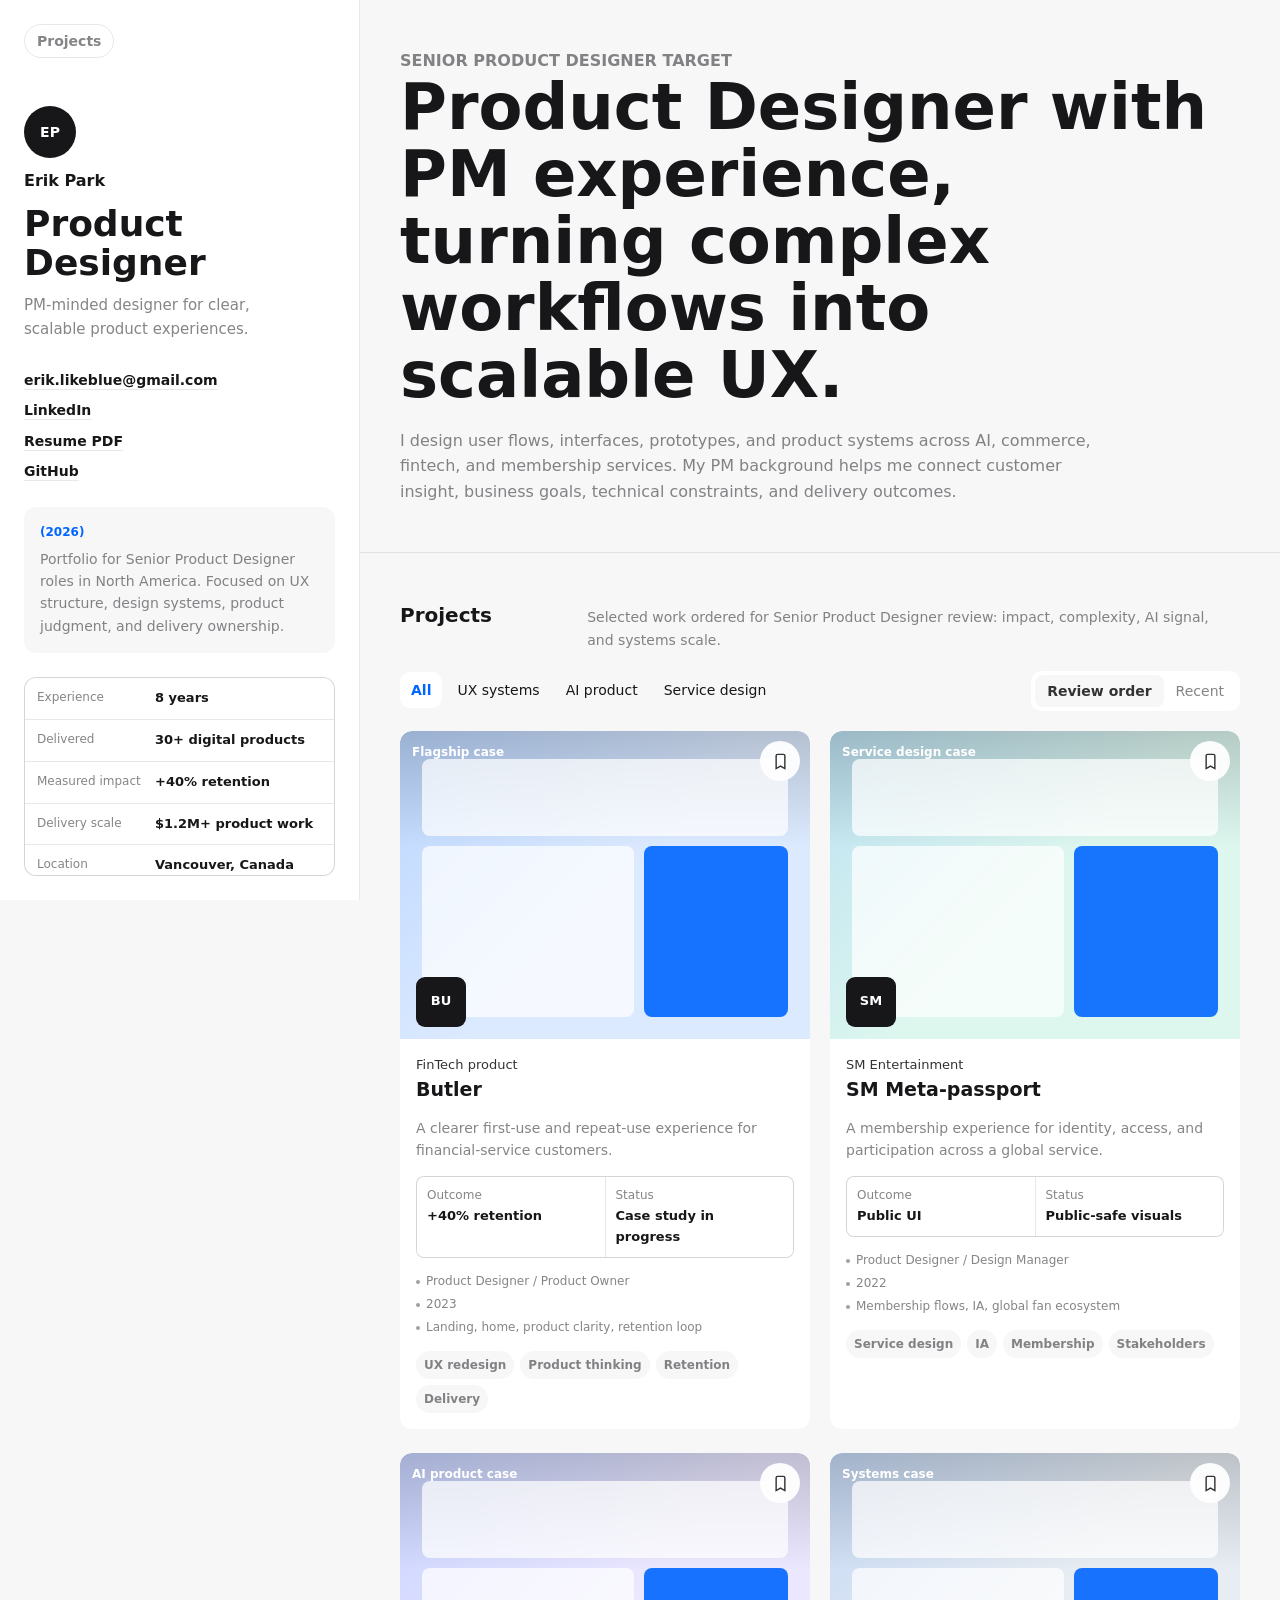
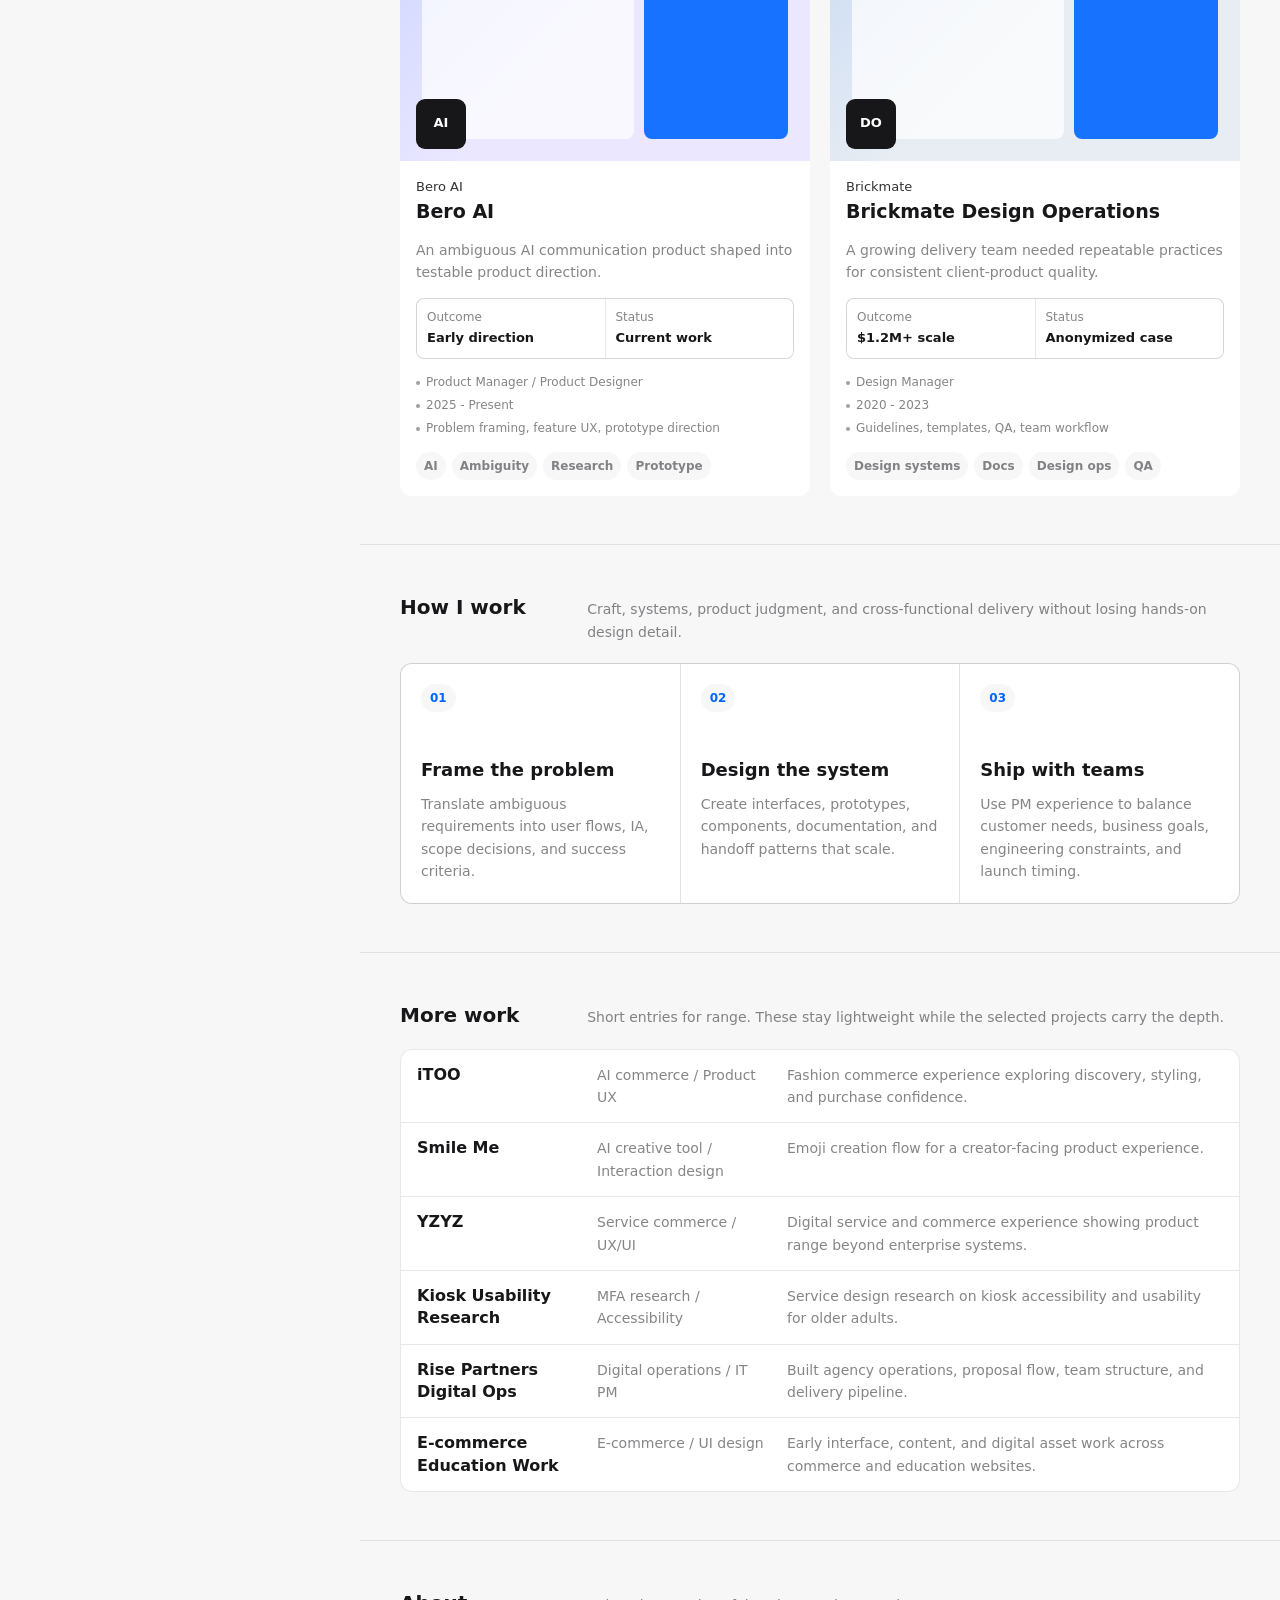
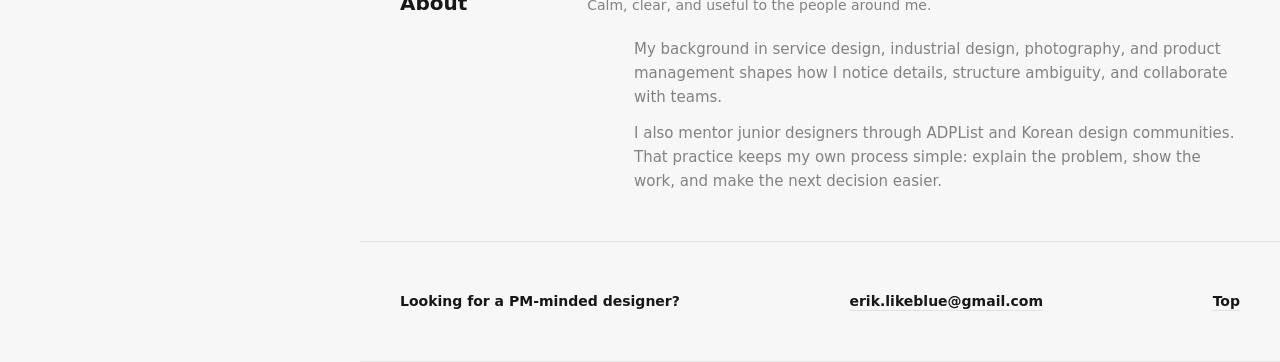
==== commit 11924267: "Apply Wanted-inspired portfolio design" ====
--- a/index.html
+++ b/index.html
@@ -5,9 +5,10 @@
     <meta name="viewport" content="width=device-width, initial-scale=1" />
     <meta
       name="description"
-      content="Erik Park is a Vancouver-based Product Designer with PM experience, designing scalable digital products and systems."
+      content="Erik Park is a Vancouver-based Product Designer with PM experience, turning complex workflows into clear, scalable product experiences."
     />
     <title>Erik Park - Product Designer</title>
+    <link rel="icon" href="data:image/svg+xml,%3Csvg xmlns='http://www.w3.org/2000/svg' viewBox='0 0 64 64'%3E%3Crect width='64' height='64' rx='32' fill='%23171719'/%3E%3Ctext x='32' y='39' text-anchor='middle' font-family='Arial,sans-serif' font-size='22' font-weight='700' fill='%23ffffff'%3EEP%3C/text%3E%3C/svg%3E" />
     <link rel="stylesheet" href="styles.css" />
   </head>
   <body>
@@ -15,13 +16,13 @@
 
     <main class="site-shell" id="main">
       <aside class="profile-panel" aria-label="Profile">
-        <a class="top-link" href="#projects">Projects -></a>
+        <a class="top-link" href="#projects">Projects</a>
 
         <div class="identity">
           <div class="avatar" aria-hidden="true">EP</div>
           <p class="name">Erik Park</p>
           <h1>Product Designer</h1>
-          <p class="tagline">System-oriented product designer with PM experience.</p>
+          <p class="tagline">PM-minded designer for clear, scalable product experiences.</p>
         </div>
 
         <div class="contact-links" aria-label="Contact links">
@@ -34,8 +35,8 @@
         <div class="note-card">
           <p class="note-date">(2026)</p>
           <p>
-            Building a portfolio for Senior Product Designer roles in North America. Focused on UX systems, product
-            judgment, and delivery ownership.
+            Portfolio for Senior Product Designer roles in North America. Focused on UX structure, design systems,
+            product judgment, and delivery ownership.
           </p>
         </div>
 
@@ -56,13 +57,17 @@
             <span>Delivery scale</span>
             <strong>$1.2M+ product work</strong>
           </div>
+          <div>
+            <span>Location</span>
+            <strong>Vancouver, Canada</strong>
+          </div>
         </div>
       </aside>
 
       <section class="content-panel">
         <section class="intro-section" id="top">
-          <p class="section-kicker">Vancouver, Canada</p>
-          <h2>Turning complex workflows into clear, scalable product experiences.</h2>
+          <p class="section-kicker">Senior Product Designer target</p>
+          <h2>Product Designer with PM experience, turning complex workflows into scalable UX.</h2>
           <p>
             I design user flows, interfaces, prototypes, and product systems across AI, commerce, fintech, and membership
             services. My PM background helps me connect customer insight, business goals, technical constraints, and
@@ -73,7 +78,19 @@
         <section class="project-section" id="projects">
           <div class="section-label">
             <h2>Projects</h2>
-            <p>Selected case studies for Senior Product Designer review.</p>
+            <p>Selected work ordered for Senior Product Designer review: impact, complexity, AI signal, and systems scale.</p>
+          </div>
+          <div class="project-toolbar" aria-label="Project view controls">
+            <div class="chip-row" aria-label="Project filters">
+              <button class="chip is-active" type="button" data-filter="all">All</button>
+              <button class="chip" type="button" data-filter="ux">UX systems</button>
+              <button class="chip" type="button" data-filter="ai">AI product</button>
+              <button class="chip" type="button" data-filter="service">Service design</button>
+            </div>
+            <div class="sort-control" aria-label="Project order">
+              <button class="is-active" type="button" data-sort="review">Review order</button>
+              <button type="button" data-sort="recent">Recent</button>
+            </div>
           </div>
           <div class="project-list" id="featured-projects"></div>
         </section>
@@ -81,23 +98,23 @@
         <section class="capability-section" id="capabilities">
           <div class="section-label">
             <h2>How I work</h2>
-            <p>Craft, systems, product judgment, and cross-functional delivery.</p>
+            <p>Craft, systems, product judgment, and cross-functional delivery without losing hands-on design detail.</p>
           </div>
           <div class="capability-list">
             <article>
               <span>01</span>
-              <h3>Design for clarity</h3>
-              <p>Structure ambiguous requirements into flows, screens, and decisions that teams can act on.</p>
+              <h3>Frame the problem</h3>
+              <p>Translate ambiguous requirements into user flows, IA, scope decisions, and success criteria.</p>
             </article>
             <article>
               <span>02</span>
-              <h3>Build scalable systems</h3>
-              <p>Create components, documentation, templates, and handoff patterns that improve consistency.</p>
+              <h3>Design the system</h3>
+              <p>Create interfaces, prototypes, components, documentation, and handoff patterns that scale.</p>
             </article>
             <article>
               <span>03</span>
-              <h3>Connect product realities</h3>
-              <p>Use PM experience to balance user needs, business goals, technical limits, and launch timing.</p>
+              <h3>Ship with teams</h3>
+              <p>Use PM experience to balance customer needs, business goals, engineering constraints, and launch timing.</p>
             </article>
           </div>
         </section>
@@ -113,7 +130,7 @@
         <section class="about-section" id="about">
           <div class="section-label">
             <h2>About</h2>
-            <p>Like Blue: calm, clear, and useful to the people around me.</p>
+            <p>Calm, clear, and useful to the people around me.</p>
           </div>
           <div class="about-copy">
             <p>
@@ -128,9 +145,9 @@
         </section>
 
         <footer class="footer" id="contact">
-          <p>Contact me</p>
+          <p>Looking for a PM-minded designer?</p>
           <a href="mailto:erik.likeblue@gmail.com">erik.likeblue@gmail.com</a>
-          <a href="#top">Top ↑</a>
+          <a href="#top">Top</a>
         </footer>
       </section>
     </main>
--- a/styles.css
+++ b/styles.css
@@ -1,14 +1,24 @@
 :root {
   color-scheme: light;
-  --paper: #f4f2ef;
-  --ink: #111312;
-  --muted: #6b6f6d;
-  --line: #d7d2ca;
-  --soft: #e9e5de;
-  --panel: #fbfaf7;
-  --blue: #204ecf;
-  --green: #0f7f63;
-  --radius: 8px;
+  --surface: #ffffff;
+  --surface-subtle: #f7f7f8;
+  --surface-cool: #f0f4f8;
+  --heading: #171719;
+  --body: #333333;
+  --secondary: rgba(55, 56, 60, 0.61);
+  --disabled: #a0a0a0;
+  --border: rgba(112, 115, 124, 0.16);
+  --divider: #e5e8eb;
+  --primary: #0066ff;
+  --success: #00b97c;
+  --brand-black: #14191e;
+  --radius-small: 8px;
+  --radius-chip: 10px;
+  --radius-card: 12px;
+  --radius-panel: 24px;
+  --max-content: 1185px;
+  --ease-standard: cubic-bezier(0.4, 0, 0.2, 1);
+  --ease-spring: cubic-bezier(0.34, 1.56, 0.64, 1);
 }
 
 * {
@@ -21,29 +31,47 @@
 
 body {
   margin: 0;
-  background: var(--paper);
-  color: var(--ink);
-  font-family: Inter, ui-sans-serif, system-ui, -apple-system, BlinkMacSystemFont, "Segoe UI", sans-serif;
-  font-size: 16px;
-  line-height: 1.5;
+  background: var(--surface-subtle);
+  color: var(--body);
+  font-family: "Pretendard Variable", "Pretendard JP Variable", -apple-system, BlinkMacSystemFont, "Apple SD Gothic Neo",
+    system-ui, sans-serif;
+  font-size: 14px;
+  line-height: 1.6;
   letter-spacing: 0;
+  overflow-x: hidden;
+}
+
+a,
+button {
+  font: inherit;
 }
 
 a {
   color: inherit;
   text-decoration: none;
+}
+
+button {
+  border: 0;
+  cursor: pointer;
+}
+
+:focus-visible {
+  outline: 2px solid var(--primary);
+  outline-offset: 2px;
 }
 
 .skip-link {
   position: fixed;
   left: 16px;
   top: 16px;
-  z-index: 10;
-  transform: translateY(-150%);
-  padding: 10px 12px;
-  border-radius: var(--radius);
-  background: var(--ink);
+  z-index: 20;
+  transform: translateY(-160%);
+  padding: 8px 12px;
+  border-radius: var(--radius-small);
+  background: var(--primary);
   color: #fff;
+  font-weight: 600;
 }
 
 .skip-link:focus {
@@ -52,7 +80,7 @@
 
 .site-shell {
   display: grid;
-  grid-template-columns: minmax(280px, 400px) minmax(0, 1fr);
+  grid-template-columns: minmax(280px, 360px) minmax(0, 1fr);
   min-height: 100vh;
 }
 
@@ -60,47 +88,59 @@
   position: sticky;
   top: 0;
   height: 100vh;
-  padding: 28px;
+  padding: 24px;
   display: flex;
   flex-direction: column;
-  gap: 28px;
-  border-right: 1px solid var(--line);
-  background: var(--paper);
+  gap: 24px;
+  border-right: 1px solid var(--border);
+  background: var(--surface);
+  min-width: 0;
+}
+
+.top-link,
+.contact-links a,
+.footer a {
+  width: fit-content;
+  color: var(--heading);
+  font-weight: 600;
 }
 
 .top-link {
-  width: fit-content;
-  color: var(--muted);
-  font-size: 0.9rem;
+  display: inline-flex;
+  align-items: center;
+  height: 36px;
+  padding: 0 12px;
+  border: 1px solid var(--border);
+  border-radius: 9999px;
+  color: var(--secondary);
+  transition: background 150ms var(--ease-standard), color 150ms var(--ease-standard);
+}
+
+.top-link:hover,
+.contact-links a:hover,
+.footer a:hover {
+  color: var(--primary);
+}
+
+.top-link:hover {
+  background: var(--surface-subtle);
+}
+
+.identity {
+  display: grid;
+  gap: 10px;
+  padding-top: 24px;
+}
+
+.avatar {
+  width: 52px;
+  height: 52px;
+  display: grid;
+  place-items: center;
+  border-radius: 9999px;
+  background: var(--heading);
+  color: #fff;
   font-weight: 700;
-}
-
-.top-link:hover,
-.top-link:focus-visible,
-.contact-links a:hover,
-.contact-links a:focus-visible,
-.footer a:hover,
-.footer a:focus-visible {
-  color: var(--blue);
-  outline: none;
-}
-
-.identity {
-  display: grid;
-  gap: 10px;
-  margin-top: 24px;
-}
-
-.avatar {
-  width: 72px;
-  height: 72px;
-  display: grid;
-  place-items: center;
-  border: 1px solid var(--ink);
-  border-radius: 50%;
-  background: var(--panel);
-  font-weight: 900;
-  font-size: 1.3rem;
 }
 
 .name,
@@ -109,17 +149,19 @@
 .section-label p,
 .intro-section p,
 .about-copy p,
-.project-title small,
-.project-meta,
+.project-problem,
 .archive-row span,
-.archive-row p {
-  color: var(--muted);
+.archive-row p,
+.project-facts,
+.project-card dd {
+  color: var(--secondary);
 }
 
 .name {
   margin: 0;
-  font-size: 1.1rem;
-  font-weight: 900;
+  color: var(--heading);
+  font-size: 16px;
+  font-weight: 700;
 }
 
 h1,
@@ -129,73 +171,85 @@
   margin-top: 0;
 }
 
+h1,
+h2,
+h3 {
+  color: var(--heading);
+}
+
 h1 {
   margin-bottom: 0;
-  font-size: 2.8rem;
-  line-height: 0.96;
+  max-width: 260px;
+  font-size: 36px;
+  line-height: 1.1;
   letter-spacing: 0;
 }
 
 .tagline {
-  max-width: 280px;
-  margin-bottom: 0;
-  font-size: 1.05rem;
+  max-width: 270px;
+  margin-bottom: 0;
+  font-size: 15px;
 }
 
 .contact-links {
   display: grid;
   gap: 8px;
-  margin-top: 4px;
+  padding-top: 4px;
 }
 
 .contact-links a,
 .footer a {
-  width: fit-content;
-  color: var(--ink);
-  font-size: 0.95rem;
+  text-decoration: underline;
+  text-decoration-color: var(--border);
+  text-decoration-thickness: 1px;
+  text-underline-offset: 4px;
+}
+
+.note-card {
+  padding: 16px;
+  border-radius: var(--radius-card);
+  background: var(--surface-subtle);
+  overflow-wrap: break-word;
+}
+
+.note-card p {
+  margin-bottom: 0;
+}
+
+.note-card .note-date {
+  margin-bottom: 6px;
+  color: var(--primary);
+  font-size: 12px;
   font-weight: 700;
-  text-decoration: underline;
-  text-decoration-thickness: 1px;
-  text-underline-offset: 3px;
-}
-
-.note-card {
-  padding-top: 20px;
-  border-top: 1px solid var(--line);
-}
-
-.note-card p {
-  margin-bottom: 0;
-  font-size: 0.95rem;
-}
-
-.note-card .note-date {
-  margin-bottom: 8px;
-  color: var(--green);
-  font-weight: 800;
 }
 
 .proof-list {
   margin-top: auto;
   display: grid;
-  gap: 12px;
-  padding-top: 20px;
-  border-top: 1px solid var(--line);
+  gap: 1px;
+  overflow: hidden;
+  border: 1px solid var(--border);
+  border-radius: var(--radius-card);
+  background: var(--border);
 }
 
 .proof-list div {
   display: grid;
-  grid-template-columns: 116px 1fr;
-  gap: 12px;
+  grid-template-columns: 108px 1fr;
+  gap: 10px;
+  padding: 10px 12px;
+  background: var(--surface);
 }
 
 .proof-list span {
-  color: var(--muted);
-  font-size: 0.84rem;
+  color: var(--secondary);
+  font-size: 12px;
 }
 
 .proof-list strong {
-  font-size: 0.95rem;
+  color: var(--heading);
+  font-size: 13px;
+  font-weight: 600;
 }
 
 .content-panel {
@@ -208,112 +262,328 @@
 .archive-section,
 .about-section,
 .footer {
-  padding: 72px 42px;
-  border-bottom: 1px solid var(--line);
+  max-width: var(--max-content);
+  margin: 0 auto;
+  padding: 48px 40px;
+  border-bottom: 1px solid var(--border);
 }
 
 .intro-section {
-  min-height: 52vh;
+  min-height: 46vh;
   display: flex;
   flex-direction: column;
   justify-content: flex-end;
 }
 
 .section-kicker {
+  margin-bottom: 14px;
+  color: var(--primary);
+  font-size: 12px;
+  font-weight: 700;
+  text-transform: uppercase;
+}
+
+.intro-section h2 {
+  max-width: 860px;
   margin-bottom: 18px;
-  color: var(--blue);
-  font-size: 0.84rem;
-  font-weight: 900;
-  text-transform: uppercase;
-}
-
-.intro-section h2 {
-  max-width: 980px;
-  margin-bottom: 22px;
-  font-size: 4.6rem;
-  line-height: 0.98;
+  font-size: clamp(36px, 5vw, 64px);
+  font-weight: 700;
+  line-height: 1.05;
   letter-spacing: 0;
 }
 
 .intro-section p {
-  max-width: 770px;
-  margin-bottom: 0;
-  font-size: 1.18rem;
+  max-width: 720px;
+  margin-bottom: 0;
+  font-size: 16px;
 }
 
 .section-label {
   display: grid;
-  grid-template-columns: minmax(180px, 0.28fr) minmax(0, 1fr);
+  grid-template-columns: minmax(160px, 0.25fr) minmax(0, 1fr);
   gap: 24px;
   align-items: baseline;
-  margin-bottom: 22px;
+  margin-bottom: 20px;
 }
 
 .section-label h2 {
   margin-bottom: 0;
-  font-size: 1rem;
-  line-height: 1.2;
+  font-size: 20px;
+  line-height: 1.4;
 }
 
 .section-label p {
-  max-width: 620px;
-  margin-bottom: 0;
-}
-
-.project-list,
-.archive-list,
-.capability-list {
-  border-top: 1px solid var(--ink);
-}
-
-.project-row {
-  display: grid;
-  grid-template-columns: minmax(230px, 0.9fr) minmax(220px, 0.74fr) minmax(180px, 0.56fr);
-  gap: 28px;
-  padding: 22px 0;
-  border-bottom: 1px solid var(--line);
-}
-
-.project-title {
-  display: grid;
-  gap: 8px;
-}
-
-.project-title span {
-  font-size: 1.65rem;
-  font-weight: 900;
-  line-height: 1.05;
-}
-
-.project-title:hover span,
-.project-title:focus-visible span {
-  color: var(--blue);
-}
-
-.project-title:focus-visible {
-  outline: none;
-}
-
-.project-title small {
-  font-size: 0.96rem;
-}
-
-.project-meta {
-  display: grid;
+  max-width: 650px;
+  margin-bottom: 0;
+}
+
+.project-toolbar {
+  display: flex;
+  align-items: center;
+  justify-content: space-between;
+  gap: 16px;
+  margin-bottom: 20px;
+}
+
+.chip-row,
+.sort-control {
+  display: flex;
+  align-items: center;
+}
+
+.chip-row {
+  gap: 4px;
+  overflow-x: auto;
+  padding-bottom: 2px;
+}
+
+.chip,
+.sort-control button {
+  height: 36px;
+  white-space: nowrap;
+  color: var(--heading);
+  background: transparent;
+  transition: background 150ms var(--ease-standard), color 150ms var(--ease-standard);
+}
+
+.chip {
+  padding: 0 11px;
+  border-radius: var(--radius-chip);
+}
+
+.chip:hover,
+.chip.is-active {
+  background: var(--surface);
+}
+
+.chip.is-active {
+  color: var(--primary);
+  font-weight: 600;
+}
+
+.sort-control {
+  height: 40px;
+  padding: 0 4px;
+  border-radius: var(--radius-chip);
+  background: var(--surface);
+}
+
+.sort-control button {
+  height: 32px;
+  padding: 0 12px;
+  border-radius: var(--radius-small);
+  color: var(--secondary);
+}
+
+.sort-control button.is-active {
+  color: var(--body);
+  background: var(--surface-subtle);
+  font-weight: 600;
+}
+
+.project-list {
+  display: grid;
+  grid-template-columns: repeat(3, minmax(0, 1fr));
+  gap: 24px 20px;
+}
+
+.project-card {
+  overflow: hidden;
+  border-radius: var(--radius-card);
+  background: var(--surface);
+  transition: transform 150ms var(--ease-standard);
+}
+
+.project-card:hover {
+  transform: translateY(-2px);
+}
+
+.project-thumb {
+  position: relative;
+  aspect-ratio: 4 / 3;
+  overflow: hidden;
+  border-radius: var(--radius-card) var(--radius-card) 0 0;
+  background: var(--surface-cool);
+}
+
+.project-thumb::before {
+  content: "";
+  position: absolute;
+  inset: 0;
+  background:
+    linear-gradient(180deg, rgba(20, 25, 30, 0.2), rgba(20, 25, 30, 0) 38%),
+    linear-gradient(135deg, rgba(0, 102, 255, 0.15), rgba(255, 255, 255, 0) 52%);
+}
+
+.project-thumb[data-tone="blue"] {
+  background: #dceaff;
+}
+
+.project-thumb[data-tone="green"] {
+  background: #ddf7ef;
+}
+
+.project-thumb[data-tone="violet"] {
+  background: #ebe7ff;
+}
+
+.project-thumb[data-tone="cool"] {
+  background: #e8edf3;
+}
+
+.thumb-system {
+  position: absolute;
+  inset: 28px 22px 22px;
+  display: grid;
+  grid-template-columns: 1fr 0.68fr;
+  grid-template-rows: 0.45fr 1fr;
+  gap: 10px;
+}
+
+.thumb-system span {
+  border-radius: var(--radius-small);
+  background: rgba(255, 255, 255, 0.72);
+}
+
+.thumb-system span:nth-child(1) {
+  grid-column: 1 / -1;
+}
+
+.thumb-system span:nth-child(3) {
+  background: rgba(0, 102, 255, 0.9);
+}
+
+.project-kind {
+  position: absolute;
+  left: 12px;
+  top: 12px;
+  color: #fff;
+  font-size: 12px;
+  font-weight: 600;
+}
+
+.bookmark-button {
+  position: absolute;
+  right: 10px;
+  top: 10px;
+  width: 40px;
+  height: 40px;
+  display: grid;
+  place-items: center;
+  border-radius: 9999px;
+  background: rgba(255, 255, 255, 0.94);
+  color: var(--body);
+  transition: color 150ms var(--ease-standard), transform 250ms var(--ease-spring);
+}
+
+.bookmark-button svg {
+  width: 19px;
+  height: 19px;
+  fill: none;
+  stroke: currentColor;
+  stroke-width: 1.8;
+}
+
+.bookmark-button.is-saved {
+  color: var(--primary);
+  transform: scale(1.08);
+}
+
+.project-logo {
+  position: absolute;
+  left: 16px;
+  bottom: 12px;
+  width: 50px;
+  height: 50px;
+  display: grid;
+  place-items: center;
+  border-radius: 9px;
+  background: var(--heading);
+  color: #fff;
+  font-size: 13px;
+  font-weight: 700;
+}
+
+.project-body {
+  display: grid;
+  gap: 14px;
+  padding: 16px;
+}
+
+.project-card-head {
+  display: grid;
+  gap: 2px;
+}
+
+.project-company {
+  margin-bottom: 0;
+  color: var(--body);
+  font-size: 13px;
+}
+
+.project-card h3 {
+  margin-bottom: 0;
+  font-size: 19px;
+  font-weight: 700;
+  line-height: 1.35;
+}
+
+.project-problem {
+  min-height: 44px;
+  margin-bottom: 0;
+}
+
+.project-card dl {
+  display: grid;
+  grid-template-columns: repeat(2, minmax(0, 1fr));
+  gap: 1px;
+  overflow: hidden;
+  margin: 0;
+  border: 1px solid var(--border);
+  border-radius: var(--radius-small);
+  background: var(--border);
+}
+
+.project-card dl div {
+  min-width: 0;
+  padding: 9px 10px;
+  background: var(--surface);
+}
+
+.project-card dt {
+  color: var(--secondary);
+  font-size: 12px;
+}
+
+.project-card dd {
+  margin: 1px 0 0;
+  color: var(--heading);
+  font-size: 13px;
+  font-weight: 600;
+}
+
+.project-facts {
+  display: grid;
+  gap: 4px;
+  margin: 0;
+  padding: 0;
+  list-style: none;
+  font-size: 12px;
+}
+
+.project-facts li {
+  display: flex;
   gap: 6px;
-  align-content: start;
-  font-size: 0.94rem;
-}
-
-.project-status {
-  display: grid;
-  gap: 14px;
-  align-content: start;
-}
-
-.project-status strong {
-  color: var(--blue);
-  font-size: 0.96rem;
+}
+
+.project-facts li::before {
+  content: "";
+  flex: 0 0 auto;
+  width: 4px;
+  height: 4px;
+  margin-top: 8px;
+  border-radius: 9999px;
+  background: var(--disabled);
 }
 
 .tag-list {
@@ -326,78 +596,98 @@
 }
 
 .tag-list li {
-  padding: 4px 7px;
-  border: 1px solid var(--line);
-  border-radius: var(--radius);
-  color: var(--muted);
-  background: rgba(255, 255, 255, 0.36);
-  font-size: 0.75rem;
+  min-height: 28px;
+  display: inline-flex;
+  align-items: center;
+  padding: 0 8px;
+  border-radius: 9999px;
+  background: var(--surface-subtle);
+  color: var(--secondary);
+  font-size: 12px;
+  font-weight: 600;
+}
+
+.capability-list {
+  display: grid;
+  grid-template-columns: repeat(3, minmax(0, 1fr));
+  gap: 1px;
+  overflow: hidden;
+  border: 1px solid var(--border);
+  border-radius: var(--radius-card);
+  background: var(--border);
+}
+
+.capability-list article {
+  min-height: 220px;
+  padding: 20px;
+  background: var(--surface);
+}
+
+.capability-list span {
+  display: inline-flex;
+  align-items: center;
+  height: 28px;
+  margin-bottom: 44px;
+  padding: 0 9px;
+  border-radius: 9999px;
+  background: var(--surface-subtle);
+  color: var(--primary);
+  font-size: 12px;
   font-weight: 700;
 }
 
-.capability-list {
-  display: grid;
-  grid-template-columns: repeat(3, minmax(0, 1fr));
-}
-
-.capability-list article {
-  min-height: 250px;
-  padding: 24px 22px 22px 0;
-  border-bottom: 1px solid var(--line);
-}
-
-.capability-list article + article {
-  padding-left: 22px;
-  border-left: 1px solid var(--line);
-}
-
-.capability-list span {
-  display: block;
-  margin-bottom: 54px;
-  color: var(--blue);
-  font-weight: 900;
-}
-
 .capability-list h3 {
-  margin-bottom: 10px;
-  font-size: 1.28rem;
+  margin-bottom: 8px;
+  font-size: 18px;
 }
 
 .capability-list p {
   max-width: 300px;
   margin-bottom: 0;
-  color: var(--muted);
+  color: var(--secondary);
+}
+
+.archive-list {
+  display: grid;
+  overflow: hidden;
+  border: 1px solid var(--border);
+  border-radius: var(--radius-card);
+  background: var(--surface);
 }
 
 .archive-row {
   display: grid;
-  grid-template-columns: minmax(180px, 0.42fr) minmax(180px, 0.42fr) minmax(0, 1fr);
-  gap: 24px;
-  padding: 18px 0;
-  border-bottom: 1px solid var(--line);
+  grid-template-columns: minmax(160px, 0.35fr) minmax(170px, 0.35fr) minmax(0, 1fr);
+  gap: 20px;
+  padding: 14px 16px;
+  border-bottom: 1px solid var(--border);
+}
+
+.archive-row:last-child {
+  border-bottom: 0;
 }
 
 .archive-row h3 {
   margin-bottom: 0;
-  font-size: 1.08rem;
+  font-size: 16px;
+  line-height: 1.4;
 }
 
 .archive-row span,
 .archive-row p {
   margin-bottom: 0;
-  font-size: 0.94rem;
 }
 
 .about-copy {
   display: grid;
-  gap: 14px;
-  max-width: 760px;
-  margin-left: calc(28% + 24px);
+  gap: 12px;
+  max-width: 720px;
+  margin-left: calc(25% + 24px);
 }
 
 .about-copy p {
   margin-bottom: 0;
-  font-size: 1.08rem;
+  font-size: 15px;
 }
 
 .footer {
@@ -409,10 +699,17 @@
 
 .footer p {
   margin-bottom: 0;
-  font-weight: 900;
-}
-
-@media (max-width: 980px) {
+  color: var(--heading);
+  font-weight: 700;
+}
+
+@media (max-width: 1280px) {
+  .project-list {
+    grid-template-columns: repeat(2, minmax(0, 1fr));
+  }
+}
+
+@media (max-width: 920px) {
   .site-shell {
     grid-template-columns: 1fr;
   }
@@ -421,7 +718,11 @@
     position: static;
     height: auto;
     border-right: 0;
-    border-bottom: 1px solid var(--line);
+    border-bottom: 1px solid var(--border);
+  }
+
+  .identity {
+    padding-top: 8px;
   }
 
   .proof-list {
@@ -431,17 +732,16 @@
 
   .proof-list div {
     grid-template-columns: 1fr;
-    gap: 3px;
-  }
-
-  .intro-section h2 {
-    font-size: 3.5rem;
-  }
-
-  .project-row,
-  .archive-row,
-  .section-label {
+    gap: 2px;
+  }
+
+  .section-label,
+  .archive-row {
     grid-template-columns: 1fr;
+  }
+
+  .project-list {
+    grid-template-columns: repeat(2, minmax(0, 1fr));
   }
 
   .capability-list {
@@ -450,12 +750,6 @@
 
   .capability-list article {
     min-height: auto;
-    padding: 22px 0;
-  }
-
-  .capability-list article + article {
-    padding-left: 0;
-    border-left: 0;
   }
 
   .capability-list span {
@@ -475,11 +769,14 @@
   .archive-section,
   .about-section,
   .footer {
-    padding: 34px 20px;
+    width: 100vw;
+    max-width: 100vw;
+    overflow: hidden;
+    padding: 32px 20px;
   }
 
   h1 {
-    font-size: 2.4rem;
+    font-size: 32px;
   }
 
   .intro-section {
@@ -487,16 +784,38 @@
   }
 
   .intro-section h2 {
-    font-size: 2.65rem;
+    max-width: calc(100vw - 64px);
+    font-size: 26px;
+    line-height: 1.12;
   }
 
   .intro-section p,
-  .about-copy p {
-    font-size: 1rem;
-  }
-
-  .project-title span {
-    font-size: 1.35rem;
+  .note-card,
+  .proof-list {
+    width: calc(100vw - 64px);
+    max-width: calc(100vw - 64px);
+  }
+
+  .intro-section p {
+    width: min(300px, calc(100vw - 64px));
+    max-width: min(300px, calc(100vw - 64px));
+  }
+
+  .project-toolbar {
+    align-items: flex-start;
+    flex-direction: column;
+  }
+
+  .chip-row {
+    width: 100%;
+  }
+
+  .project-list {
+    grid-template-columns: 1fr;
+  }
+
+  .project-card dl {
+    grid-template-columns: 1fr;
   }
 
   .proof-list {
@@ -508,3 +827,12 @@
     flex-direction: column;
   }
 }
+
+@media (prefers-reduced-motion: reduce) {
+  *,
+  *::before,
+  *::after {
+    scroll-behavior: auto !important;
+    transition-duration: 0ms !important;
+  }
+}
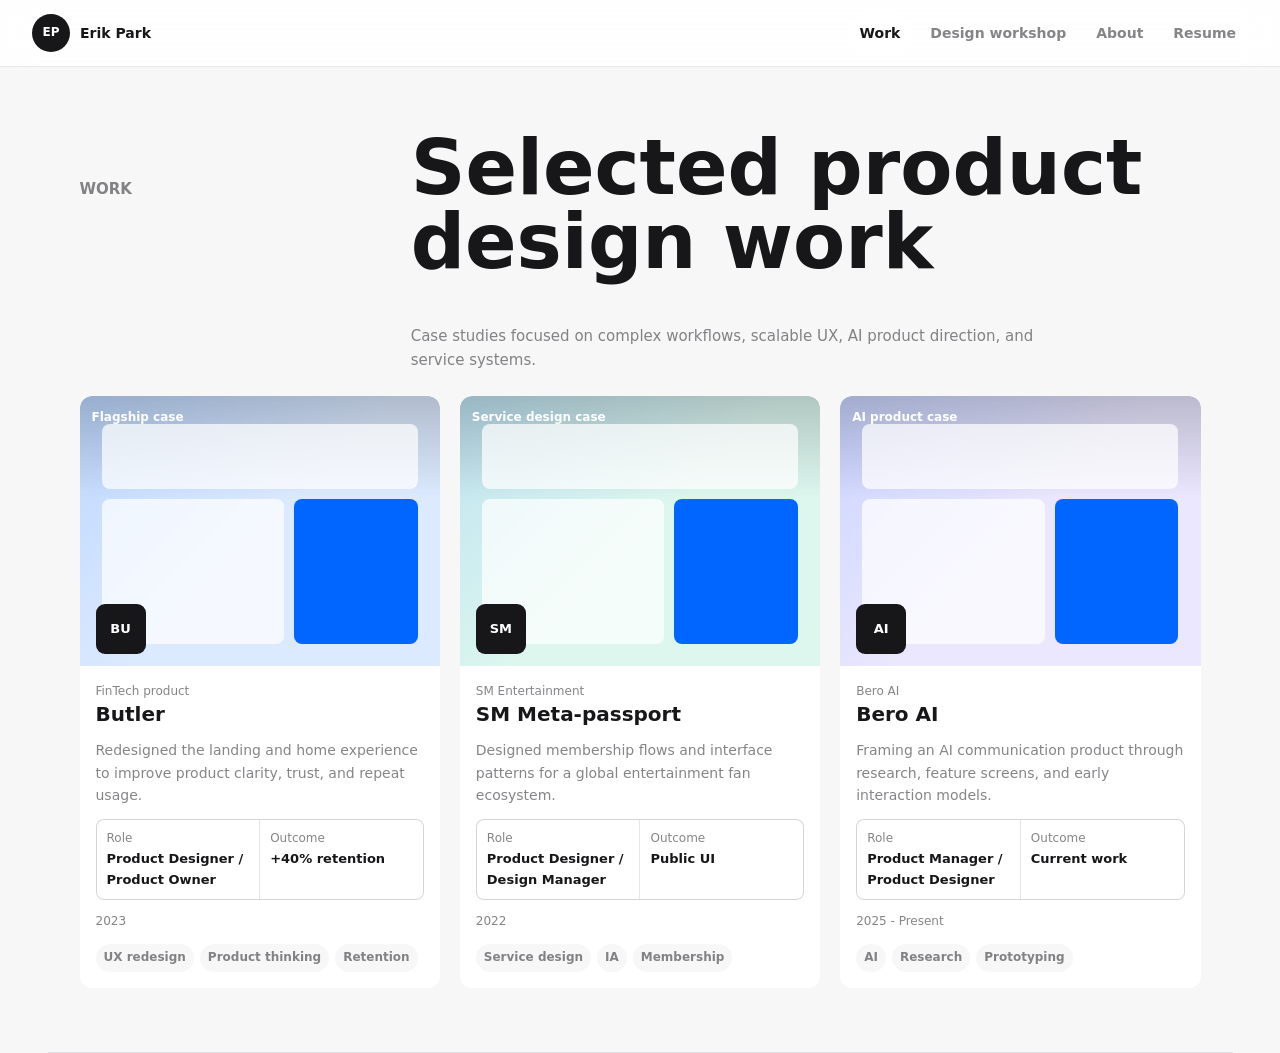
==== commit a53effbe: "Split portfolio into work and detail pages" ====
--- a/index.html
+++ b/index.html
@@ -7,148 +7,34 @@
       name="description"
       content="Erik Park is a Vancouver-based Product Designer with PM experience, turning complex workflows into clear, scalable product experiences."
     />
-    <title>Erik Park - Product Designer</title>
+    <title>Erik Park - Work</title>
     <link rel="icon" href="data:image/svg+xml,%3Csvg xmlns='http://www.w3.org/2000/svg' viewBox='0 0 64 64'%3E%3Crect width='64' height='64' rx='32' fill='%23171719'/%3E%3Ctext x='32' y='39' text-anchor='middle' font-family='Arial,sans-serif' font-size='22' font-weight='700' fill='%23ffffff'%3EEP%3C/text%3E%3C/svg%3E" />
     <link rel="stylesheet" href="styles.css" />
   </head>
   <body>
     <a class="skip-link" href="#main">Skip to content</a>
 
-    <main class="site-shell" id="main">
-      <aside class="profile-panel" aria-label="Profile">
-        <a class="top-link" href="#projects">Projects</a>
+    <header class="site-header" aria-label="Site header">
+      <a class="brand" href="index.html" aria-label="Erik Park home">
+        <span class="avatar" aria-hidden="true">EP</span>
+        <span>Erik Park</span>
+      </a>
+      <nav class="site-nav" aria-label="Primary navigation">
+        <a aria-current="page" href="index.html">Work</a>
+        <a href="design-workshop.html">Design workshop</a>
+        <a href="about.html">About</a>
+        <a href="resume.html">Resume</a>
+      </nav>
+    </header>
 
-        <div class="identity">
-          <div class="avatar" aria-hidden="true">EP</div>
-          <p class="name">Erik Park</p>
-          <h1>Product Designer</h1>
-          <p class="tagline">PM-minded designer for clear, scalable product experiences.</p>
+    <main class="site-main work-home" id="main">
+      <section class="work-section" aria-labelledby="work-title">
+        <div class="section-heading compact-heading">
+          <p class="section-kicker">Work</p>
+          <h1 id="work-title">Selected product design work</h1>
+          <p>Case studies focused on complex workflows, scalable UX, AI product direction, and service systems.</p>
         </div>
-
-        <div class="contact-links" aria-label="Contact links">
-          <a href="mailto:erik.likeblue@gmail.com">erik.likeblue@gmail.com</a>
-          <a href="https://www.linkedin.com/in/eriklikeblue/" target="_blank" rel="noreferrer">LinkedIn</a>
-          <a href="assets/Erik-Park-Resume-260121.pdf" download>Resume PDF</a>
-          <a href="https://github.com/seikpark/erik-park-portfolio" target="_blank" rel="noreferrer">GitHub</a>
-        </div>
-
-        <div class="note-card">
-          <p class="note-date">(2026)</p>
-          <p>
-            Portfolio for Senior Product Designer roles in North America. Focused on UX structure, design systems,
-            product judgment, and delivery ownership.
-          </p>
-        </div>
-
-        <div class="proof-list" aria-label="Highlights">
-          <div>
-            <span>Experience</span>
-            <strong>8 years</strong>
-          </div>
-          <div>
-            <span>Delivered</span>
-            <strong>30+ digital products</strong>
-          </div>
-          <div>
-            <span>Measured impact</span>
-            <strong>+40% retention</strong>
-          </div>
-          <div>
-            <span>Delivery scale</span>
-            <strong>$1.2M+ product work</strong>
-          </div>
-          <div>
-            <span>Location</span>
-            <strong>Vancouver, Canada</strong>
-          </div>
-        </div>
-      </aside>
-
-      <section class="content-panel">
-        <section class="intro-section" id="top">
-          <p class="section-kicker">Senior Product Designer target</p>
-          <h2>Product Designer with PM experience, turning complex workflows into scalable UX.</h2>
-          <p>
-            I design user flows, interfaces, prototypes, and product systems across AI, commerce, fintech, and membership
-            services. My PM background helps me connect customer insight, business goals, technical constraints, and
-            delivery outcomes.
-          </p>
-        </section>
-
-        <section class="project-section" id="projects">
-          <div class="section-label">
-            <h2>Projects</h2>
-            <p>Selected work ordered for Senior Product Designer review: impact, complexity, AI signal, and systems scale.</p>
-          </div>
-          <div class="project-toolbar" aria-label="Project view controls">
-            <div class="chip-row" aria-label="Project filters">
-              <button class="chip is-active" type="button" data-filter="all">All</button>
-              <button class="chip" type="button" data-filter="ux">UX systems</button>
-              <button class="chip" type="button" data-filter="ai">AI product</button>
-              <button class="chip" type="button" data-filter="service">Service design</button>
-            </div>
-            <div class="sort-control" aria-label="Project order">
-              <button class="is-active" type="button" data-sort="review">Review order</button>
-              <button type="button" data-sort="recent">Recent</button>
-            </div>
-          </div>
-          <div class="project-list" id="featured-projects"></div>
-        </section>
-
-        <section class="capability-section" id="capabilities">
-          <div class="section-label">
-            <h2>How I work</h2>
-            <p>Craft, systems, product judgment, and cross-functional delivery without losing hands-on design detail.</p>
-          </div>
-          <div class="capability-list">
-            <article>
-              <span>01</span>
-              <h3>Frame the problem</h3>
-              <p>Translate ambiguous requirements into user flows, IA, scope decisions, and success criteria.</p>
-            </article>
-            <article>
-              <span>02</span>
-              <h3>Design the system</h3>
-              <p>Create interfaces, prototypes, components, documentation, and handoff patterns that scale.</p>
-            </article>
-            <article>
-              <span>03</span>
-              <h3>Ship with teams</h3>
-              <p>Use PM experience to balance customer needs, business goals, engineering constraints, and launch timing.</p>
-            </article>
-          </div>
-        </section>
-
-        <section class="archive-section" id="archive">
-          <div class="section-label">
-            <h2>More work</h2>
-            <p>Short entries for range. These stay lightweight while the selected projects carry the depth.</p>
-          </div>
-          <div class="archive-list" id="archive-projects"></div>
-        </section>
-
-        <section class="about-section" id="about">
-          <div class="section-label">
-            <h2>About</h2>
-            <p>Calm, clear, and useful to the people around me.</p>
-          </div>
-          <div class="about-copy">
-            <p>
-              My background in service design, industrial design, photography, and product management shapes how I
-              notice details, structure ambiguity, and collaborate with teams.
-            </p>
-            <p>
-              I also mentor junior designers through ADPList and Korean design communities. That practice keeps my own
-              process simple: explain the problem, show the work, and make the next decision easier.
-            </p>
-          </div>
-        </section>
-
-        <footer class="footer" id="contact">
-          <p>Looking for a PM-minded designer?</p>
-          <a href="mailto:erik.likeblue@gmail.com">erik.likeblue@gmail.com</a>
-          <a href="#top">Top</a>
-        </footer>
+        <div class="work-grid" id="featured-projects"></div>
       </section>
     </main>
 
--- a/styles.css
+++ b/styles.css
@@ -6,19 +6,12 @@
   --heading: #171719;
   --body: #333333;
   --secondary: rgba(55, 56, 60, 0.61);
-  --disabled: #a0a0a0;
   --border: rgba(112, 115, 124, 0.16);
-  --divider: #e5e8eb;
   --primary: #0066ff;
-  --success: #00b97c;
-  --brand-black: #14191e;
   --radius-small: 8px;
-  --radius-chip: 10px;
   --radius-card: 12px;
-  --radius-panel: 24px;
   --max-content: 1185px;
   --ease-standard: cubic-bezier(0.4, 0, 0.2, 1);
-  --ease-spring: cubic-bezier(0.34, 1.56, 0.64, 1);
 }
 
 * {
@@ -41,19 +34,9 @@
   overflow-x: hidden;
 }
 
-a,
-button {
-  font: inherit;
-}
-
 a {
   color: inherit;
   text-decoration: none;
-}
-
-button {
-  border: 0;
-  cursor: pointer;
 }
 
 :focus-visible {
@@ -78,90 +61,124 @@
   transform: translateY(0);
 }
 
-.site-shell {
-  display: grid;
-  grid-template-columns: minmax(280px, 360px) minmax(0, 1fr);
-  min-height: 100vh;
-}
-
-.profile-panel {
+.site-header {
   position: sticky;
   top: 0;
-  height: 100vh;
-  padding: 24px;
+  z-index: 10;
+  min-height: 64px;
   display: flex;
-  flex-direction: column;
+  align-items: center;
+  justify-content: space-between;
   gap: 24px;
-  border-right: 1px solid var(--border);
-  background: var(--surface);
-  min-width: 0;
-}
-
-.top-link,
-.contact-links a,
-.footer a {
-  width: fit-content;
-  color: var(--heading);
-  font-weight: 600;
-}
-
-.top-link {
-  display: inline-flex;
+  padding: 14px 32px;
+  border-bottom: 1px solid var(--border);
+  background: rgba(255, 255, 255, 0.88);
+  backdrop-filter: blur(16px);
+}
+
+.brand,
+.site-nav,
+.hero-actions,
+.site-footer {
+  display: flex;
   align-items: center;
-  height: 36px;
-  padding: 0 12px;
-  border: 1px solid var(--border);
-  border-radius: 9999px;
-  color: var(--secondary);
-  transition: background 150ms var(--ease-standard), color 150ms var(--ease-standard);
-}
-
-.top-link:hover,
-.contact-links a:hover,
-.footer a:hover {
-  color: var(--primary);
-}
-
-.top-link:hover {
-  background: var(--surface-subtle);
-}
-
-.identity {
-  display: grid;
+}
+
+.brand {
   gap: 10px;
-  padding-top: 24px;
+  color: var(--heading);
+  font-weight: 700;
 }
 
 .avatar {
-  width: 52px;
-  height: 52px;
+  width: 38px;
+  height: 38px;
   display: grid;
   place-items: center;
   border-radius: 9999px;
   background: var(--heading);
   color: #fff;
+  font-size: 12px;
   font-weight: 700;
 }
 
-.name,
-.tagline,
-.note-card p,
-.section-label p,
-.intro-section p,
-.about-copy p,
-.project-problem,
-.archive-row span,
-.archive-row p,
-.project-facts,
-.project-card dd {
+.site-nav {
+  gap: 6px;
+  overflow-x: auto;
+}
+
+.site-nav a,
+.hero-actions a,
+.resume-card a {
+  min-height: 36px;
+  display: inline-flex;
+  align-items: center;
+  justify-content: center;
+  white-space: nowrap;
+  border-radius: 9999px;
+  font-weight: 600;
+}
+
+.site-nav a {
+  padding: 0 12px;
   color: var(--secondary);
 }
 
-.name {
+.site-nav a[aria-current="page"] {
+  color: var(--heading);
+  background: var(--surface);
+}
+
+.site-nav a:hover,
+.hero-actions a:hover,
+.site-footer a:hover {
+  color: var(--primary);
+}
+
+.site-main {
+  max-width: var(--max-content);
+  margin: 0 auto;
+}
+
+.hero-section,
+.work-section,
+.workshop-section,
+.about-section,
+.resume-section {
+  padding: 64px 32px;
+  border-bottom: 1px solid var(--border);
+}
+
+.work-home .work-section {
+  min-height: calc(100vh - 64px);
+  display: flex;
+  flex-direction: column;
+  justify-content: center;
+}
+
+.page-section {
+  min-height: calc(100vh - 64px);
+}
+
+.hero-section {
+  min-height: 62vh;
+  display: flex;
+  align-items: flex-end;
+}
+
+.hero-grid {
+  display: grid;
+  grid-template-columns: 0.28fr 1fr;
+  gap: 24px;
+  align-items: end;
+}
+
+.section-kicker {
   margin: 0;
-  color: var(--heading);
-  font-size: 16px;
+  color: var(--primary);
+  font-size: 12px;
   font-weight: 700;
+  text-transform: uppercase;
 }
 
 h1,
@@ -178,216 +195,120 @@
 }
 
 h1 {
-  margin-bottom: 0;
-  max-width: 260px;
-  font-size: 36px;
-  line-height: 1.1;
+  grid-column: 2;
+  max-width: 960px;
+  margin-bottom: 20px;
+  font-size: clamp(44px, 7vw, 92px);
+  font-weight: 700;
+  line-height: 0.98;
   letter-spacing: 0;
 }
 
-.tagline {
-  max-width: 270px;
-  margin-bottom: 0;
-  font-size: 15px;
-}
-
-.contact-links {
-  display: grid;
+.compact-heading h1 {
+  font-size: clamp(40px, 6vw, 76px);
+}
+
+.hero-copy {
+  grid-column: 2;
+  max-width: 720px;
+}
+
+.hero-copy p,
+.section-heading p,
+.project-body p,
+.workshop-card p,
+.about-copy p,
+.resume-card p,
+.site-footer {
+  color: var(--secondary);
+}
+
+.hero-copy p {
+  margin-bottom: 18px;
+  font-size: 16px;
+}
+
+.hero-actions {
   gap: 8px;
-  padding-top: 4px;
-}
-
-.contact-links a,
-.footer a {
-  text-decoration: underline;
-  text-decoration-color: var(--border);
-  text-decoration-thickness: 1px;
-  text-underline-offset: 4px;
-}
-
-.note-card {
-  padding: 16px;
-  border-radius: var(--radius-card);
-  background: var(--surface-subtle);
-  overflow-wrap: break-word;
-}
-
-.note-card p {
-  margin-bottom: 0;
-}
-
-.note-card .note-date {
-  margin-bottom: 6px;
-  color: var(--primary);
-  font-size: 12px;
-  font-weight: 700;
-}
-
-.proof-list {
-  margin-top: auto;
-  display: grid;
+  flex-wrap: wrap;
+}
+
+.hero-actions a {
+  padding: 0 13px;
+  border: 1px solid var(--border);
+  color: var(--heading);
+  background: var(--surface);
+}
+
+.proof-strip {
+  display: grid;
+  grid-template-columns: repeat(4, minmax(0, 1fr));
   gap: 1px;
   overflow: hidden;
+  margin: 0 32px;
   border: 1px solid var(--border);
   border-radius: var(--radius-card);
   background: var(--border);
-}
-
-.proof-list div {
-  display: grid;
-  grid-template-columns: 108px 1fr;
-  gap: 10px;
-  padding: 10px 12px;
-  background: var(--surface);
-}
-
-.proof-list span {
+  transform: translateY(-32px);
+}
+
+.proof-strip div {
+  padding: 14px 16px;
+  background: var(--surface);
+}
+
+.proof-strip span,
+.project-company,
+.project-time,
+.project-card dt,
+.workshop-card span,
+.workshop-meta,
+.about-list span {
   color: var(--secondary);
   font-size: 12px;
 }
 
-.proof-list strong {
-  color: var(--heading);
-  font-size: 13px;
-  font-weight: 600;
-}
-
-.content-panel {
-  min-width: 0;
-}
-
-.intro-section,
-.project-section,
-.capability-section,
-.archive-section,
-.about-section,
-.footer {
-  max-width: var(--max-content);
-  margin: 0 auto;
-  padding: 48px 40px;
-  border-bottom: 1px solid var(--border);
-}
-
-.intro-section {
-  min-height: 46vh;
-  display: flex;
-  flex-direction: column;
-  justify-content: flex-end;
-}
-
-.section-kicker {
-  margin-bottom: 14px;
-  color: var(--primary);
-  font-size: 12px;
+.proof-strip strong {
+  display: block;
+  margin-top: 3px;
+  color: var(--heading);
+  font-size: 14px;
   font-weight: 700;
-  text-transform: uppercase;
-}
-
-.intro-section h2 {
-  max-width: 860px;
-  margin-bottom: 18px;
-  font-size: clamp(36px, 5vw, 64px);
-  font-weight: 700;
-  line-height: 1.05;
-  letter-spacing: 0;
-}
-
-.intro-section p {
-  max-width: 720px;
-  margin-bottom: 0;
-  font-size: 16px;
-}
-
-.section-label {
-  display: grid;
-  grid-template-columns: minmax(160px, 0.25fr) minmax(0, 1fr);
+}
+
+.section-heading {
+  display: grid;
+  grid-template-columns: 0.28fr 0.72fr;
   gap: 24px;
   align-items: baseline;
-  margin-bottom: 20px;
-}
-
-.section-label h2 {
-  margin-bottom: 0;
-  font-size: 20px;
-  line-height: 1.4;
-}
-
-.section-label p {
-  max-width: 650px;
-  margin-bottom: 0;
-}
-
-.project-toolbar {
-  display: flex;
-  align-items: center;
-  justify-content: space-between;
-  gap: 16px;
-  margin-bottom: 20px;
-}
-
-.chip-row,
-.sort-control {
-  display: flex;
-  align-items: center;
-}
-
-.chip-row {
-  gap: 4px;
-  overflow-x: auto;
-  padding-bottom: 2px;
-}
-
-.chip,
-.sort-control button {
-  height: 36px;
-  white-space: nowrap;
-  color: var(--heading);
-  background: transparent;
-  transition: background 150ms var(--ease-standard), color 150ms var(--ease-standard);
-}
-
-.chip {
-  padding: 0 11px;
-  border-radius: var(--radius-chip);
-}
-
-.chip:hover,
-.chip.is-active {
-  background: var(--surface);
-}
-
-.chip.is-active {
-  color: var(--primary);
-  font-weight: 600;
-}
-
-.sort-control {
-  height: 40px;
-  padding: 0 4px;
-  border-radius: var(--radius-chip);
-  background: var(--surface);
-}
-
-.sort-control button {
-  height: 32px;
-  padding: 0 12px;
-  border-radius: var(--radius-small);
-  color: var(--secondary);
-}
-
-.sort-control button.is-active {
-  color: var(--body);
-  background: var(--surface-subtle);
-  font-weight: 600;
-}
-
-.project-list {
+  margin-bottom: 24px;
+}
+
+.section-heading .section-kicker {
+  grid-row: span 2;
+}
+
+.section-heading h2 {
+  max-width: 820px;
+  margin-bottom: 0;
+  font-size: clamp(28px, 4vw, 52px);
+  line-height: 1.08;
+}
+
+.section-heading p {
+  max-width: 680px;
+  margin-bottom: 0;
+  font-size: 15px;
+}
+
+.work-grid {
   display: grid;
   grid-template-columns: repeat(3, minmax(0, 1fr));
-  gap: 24px 20px;
+  gap: 20px;
 }
 
 .project-card {
+  color: inherit;
   overflow: hidden;
   border-radius: var(--radius-card);
   background: var(--surface);
@@ -396,6 +317,10 @@
 
 .project-card:hover {
   transform: translateY(-2px);
+}
+
+.project-card:hover h3 {
+  color: var(--primary);
 }
 
 .project-thumb {
@@ -411,8 +336,8 @@
   position: absolute;
   inset: 0;
   background:
-    linear-gradient(180deg, rgba(20, 25, 30, 0.2), rgba(20, 25, 30, 0) 38%),
-    linear-gradient(135deg, rgba(0, 102, 255, 0.15), rgba(255, 255, 255, 0) 52%);
+    linear-gradient(180deg, rgba(20, 25, 30, 0.22), rgba(20, 25, 30, 0) 38%),
+    linear-gradient(135deg, rgba(0, 102, 255, 0.14), rgba(255, 255, 255, 0) 52%);
 }
 
 .project-thumb[data-tone="blue"] {
@@ -425,10 +350,6 @@
 
 .project-thumb[data-tone="violet"] {
   background: #ebe7ff;
-}
-
-.project-thumb[data-tone="cool"] {
-  background: #e8edf3;
 }
 
 .thumb-system {
@@ -445,12 +366,12 @@
   background: rgba(255, 255, 255, 0.72);
 }
 
-.thumb-system span:nth-child(1) {
+.thumb-system span:first-child {
   grid-column: 1 / -1;
 }
 
-.thumb-system span:nth-child(3) {
-  background: rgba(0, 102, 255, 0.9);
+.thumb-system span:last-child {
+  background: var(--primary);
 }
 
 .project-kind {
@@ -462,33 +383,6 @@
   font-weight: 600;
 }
 
-.bookmark-button {
-  position: absolute;
-  right: 10px;
-  top: 10px;
-  width: 40px;
-  height: 40px;
-  display: grid;
-  place-items: center;
-  border-radius: 9999px;
-  background: rgba(255, 255, 255, 0.94);
-  color: var(--body);
-  transition: color 150ms var(--ease-standard), transform 250ms var(--ease-spring);
-}
-
-.bookmark-button svg {
-  width: 19px;
-  height: 19px;
-  fill: none;
-  stroke: currentColor;
-  stroke-width: 1.8;
-}
-
-.bookmark-button.is-saved {
-  color: var(--primary);
-  transform: scale(1.08);
-}
-
 .project-logo {
   position: absolute;
   left: 16px;
@@ -506,30 +400,17 @@
 
 .project-body {
   display: grid;
-  gap: 14px;
+  gap: 12px;
   padding: 16px;
 }
 
-.project-card-head {
-  display: grid;
-  gap: 2px;
-}
-
-.project-company {
-  margin-bottom: 0;
-  color: var(--body);
-  font-size: 13px;
-}
-
-.project-card h3 {
-  margin-bottom: 0;
-  font-size: 19px;
-  font-weight: 700;
-  line-height: 1.35;
-}
-
-.project-problem {
-  min-height: 44px;
+.project-body h3 {
+  margin-bottom: 0;
+  font-size: 20px;
+  line-height: 1.3;
+}
+
+.project-body p {
   margin-bottom: 0;
 }
 
@@ -550,40 +431,11 @@
   background: var(--surface);
 }
 
-.project-card dt {
-  color: var(--secondary);
-  font-size: 12px;
-}
-
 .project-card dd {
   margin: 1px 0 0;
   color: var(--heading);
   font-size: 13px;
   font-weight: 600;
-}
-
-.project-facts {
-  display: grid;
-  gap: 4px;
-  margin: 0;
-  padding: 0;
-  list-style: none;
-  font-size: 12px;
-}
-
-.project-facts li {
-  display: flex;
-  gap: 6px;
-}
-
-.project-facts li::before {
-  content: "";
-  flex: 0 0 auto;
-  width: 4px;
-  height: 4px;
-  margin-top: 8px;
-  border-radius: 9999px;
-  background: var(--disabled);
 }
 
 .tag-list {
@@ -607,9 +459,9 @@
   font-weight: 600;
 }
 
-.capability-list {
-  display: grid;
-  grid-template-columns: repeat(3, minmax(0, 1fr));
+.workshop-grid {
+  display: grid;
+  grid-template-columns: repeat(2, minmax(0, 1fr));
   gap: 1px;
   overflow: hidden;
   border: 1px solid var(--border);
@@ -617,214 +469,359 @@
   background: var(--border);
 }
 
-.capability-list article {
+.workshop-card {
   min-height: 220px;
+  display: grid;
+  align-content: start;
+  gap: 10px;
   padding: 20px;
   background: var(--surface);
 }
 
-.capability-list span {
-  display: inline-flex;
-  align-items: center;
-  height: 28px;
-  margin-bottom: 44px;
-  padding: 0 9px;
-  border-radius: 9999px;
-  background: var(--surface-subtle);
+.workshop-card span {
   color: var(--primary);
-  font-size: 12px;
   font-weight: 700;
 }
 
-.capability-list h3 {
-  margin-bottom: 8px;
-  font-size: 18px;
-}
-
-.capability-list p {
-  max-width: 300px;
-  margin-bottom: 0;
-  color: var(--secondary);
-}
-
-.archive-list {
-  display: grid;
+.workshop-card h3 {
+  max-width: 360px;
+  margin-bottom: 0;
+  font-size: 22px;
+  line-height: 1.2;
+}
+
+.workshop-card p {
+  margin-bottom: 0;
+}
+
+.about-layout {
+  display: grid;
+  grid-template-columns: 0.55fr 0.45fr;
+  gap: 32px;
+  align-items: start;
+}
+
+.about-copy {
+  display: grid;
+  gap: 12px;
+}
+
+.about-copy p {
+  margin-bottom: 0;
+  font-size: 16px;
+}
+
+.about-list {
+  display: grid;
+  gap: 1px;
   overflow: hidden;
   border: 1px solid var(--border);
   border-radius: var(--radius-card);
-  background: var(--surface);
-}
-
-.archive-row {
-  display: grid;
-  grid-template-columns: minmax(160px, 0.35fr) minmax(170px, 0.35fr) minmax(0, 1fr);
-  gap: 20px;
-  padding: 14px 16px;
-  border-bottom: 1px solid var(--border);
-}
-
-.archive-row:last-child {
-  border-bottom: 0;
-}
-
-.archive-row h3 {
-  margin-bottom: 0;
-  font-size: 16px;
-  line-height: 1.4;
-}
-
-.archive-row span,
-.archive-row p {
-  margin-bottom: 0;
-}
-
-.about-copy {
-  display: grid;
-  gap: 12px;
-  max-width: 720px;
-  margin-left: calc(25% + 24px);
-}
-
-.about-copy p {
-  margin-bottom: 0;
+  background: var(--border);
+}
+
+.about-list div {
+  display: grid;
+  gap: 8px;
+  padding: 16px;
+  background: var(--surface);
+}
+
+.about-list strong {
+  color: var(--heading);
   font-size: 15px;
 }
 
-.footer {
+.resume-card {
   display: flex;
   align-items: center;
   justify-content: space-between;
+  gap: 24px;
+  padding: 28px;
+  border-radius: var(--radius-card);
+  background: var(--surface);
+}
+
+.resume-card h2 {
+  margin-bottom: 8px;
+  font-size: clamp(26px, 4vw, 44px);
+  line-height: 1.1;
+}
+
+.resume-card p {
+  margin-bottom: 0;
+}
+
+.resume-card a {
+  flex: 0 0 auto;
+  min-height: 48px;
+  padding: 0 18px;
+  background: var(--primary);
+  color: #fff;
+}
+
+.static-strip {
+  margin: 24px 0 0;
+  transform: none;
+}
+
+.case-page {
+  padding: 64px 32px;
+}
+
+.back-link {
+  display: inline-flex;
+  align-items: center;
+  min-height: 36px;
+  margin-bottom: 40px;
+  padding: 0 13px;
+  border: 1px solid var(--border);
+  border-radius: 9999px;
+  background: var(--surface);
+  color: var(--heading);
+  font-weight: 600;
+}
+
+.back-link:hover {
+  color: var(--primary);
+}
+
+.case-hero {
+  max-width: 900px;
+  margin-bottom: 32px;
+}
+
+.case-hero h1 {
+  grid-column: auto;
+  margin: 10px 0 16px;
+  font-size: clamp(52px, 8vw, 104px);
+}
+
+.case-hero p:last-child {
+  max-width: 720px;
+  margin-bottom: 0;
+  color: var(--secondary);
+  font-size: 18px;
+}
+
+.case-meta {
+  display: grid;
+  grid-template-columns: repeat(4, minmax(0, 1fr));
+  gap: 1px;
+  overflow: hidden;
+  margin-bottom: 48px;
+  border: 1px solid var(--border);
+  border-radius: var(--radius-card);
+  background: var(--border);
+}
+
+.case-meta div {
+  padding: 16px;
+  background: var(--surface);
+}
+
+.case-meta span {
+  display: block;
+  margin-bottom: 4px;
+  color: var(--secondary);
+  font-size: 12px;
+}
+
+.case-meta strong {
+  color: var(--heading);
+  font-size: 14px;
+}
+
+.case-body {
+  display: grid;
+  gap: 1px;
+  overflow: hidden;
+  border: 1px solid var(--border);
+  border-radius: var(--radius-card);
+  background: var(--border);
+}
+
+.case-body div {
+  display: grid;
+  grid-template-columns: 0.28fr 1fr;
+  gap: 24px;
+  padding: 24px;
+  background: var(--surface);
+}
+
+.case-body h2 {
+  margin-bottom: 0;
+  font-size: 18px;
+}
+
+.case-body p,
+.case-body ul {
+  max-width: 720px;
+  margin: 0;
+  color: var(--secondary);
+}
+
+.case-body ul {
+  padding-left: 18px;
+}
+
+.site-footer {
+  max-width: var(--max-content);
+  justify-content: space-between;
   gap: 18px;
-}
-
-.footer p {
-  margin-bottom: 0;
-  color: var(--heading);
-  font-weight: 700;
-}
-
-@media (max-width: 1280px) {
-  .project-list {
+  margin: 0 auto;
+  padding: 28px 32px;
+}
+
+.site-footer p {
+  margin-bottom: 0;
+}
+
+.site-footer a {
+  color: var(--heading);
+  font-weight: 600;
+  text-decoration: underline;
+  text-decoration-color: var(--border);
+  text-underline-offset: 4px;
+}
+
+@media (max-width: 980px) {
+  .hero-grid,
+  .section-heading,
+  .about-layout {
+    grid-template-columns: 1fr;
+  }
+
+  h1,
+  .hero-copy {
+    grid-column: 1;
+  }
+
+  .section-heading .section-kicker {
+    grid-row: auto;
+  }
+
+  .proof-strip,
+  .work-grid,
+  .workshop-grid,
+  .case-meta {
     grid-template-columns: repeat(2, minmax(0, 1fr));
   }
-}
-
-@media (max-width: 920px) {
-  .site-shell {
+
+  .case-body div {
     grid-template-columns: 1fr;
   }
-
-  .profile-panel {
-    position: static;
-    height: auto;
-    border-right: 0;
-    border-bottom: 1px solid var(--border);
-  }
-
-  .identity {
-    padding-top: 8px;
-  }
-
-  .proof-list {
-    margin-top: 0;
-    grid-template-columns: repeat(2, minmax(0, 1fr));
-  }
-
-  .proof-list div {
-    grid-template-columns: 1fr;
-    gap: 2px;
-  }
-
-  .section-label,
-  .archive-row {
-    grid-template-columns: 1fr;
-  }
-
-  .project-list {
-    grid-template-columns: repeat(2, minmax(0, 1fr));
-  }
-
-  .capability-list {
-    grid-template-columns: 1fr;
-  }
-
-  .capability-list article {
-    min-height: auto;
-  }
-
-  .capability-list span {
-    margin-bottom: 24px;
-  }
-
-  .about-copy {
-    margin-left: 0;
-  }
 }
 
 @media (max-width: 680px) {
-  .profile-panel,
-  .intro-section,
-  .project-section,
-  .capability-section,
-  .archive-section,
-  .about-section,
-  .footer {
-    width: 100vw;
+  .site-main {
+    width: 100%;
     max-width: 100vw;
     overflow: hidden;
-    padding: 32px 20px;
-  }
-
-  h1 {
-    font-size: 32px;
-  }
-
-  .intro-section {
-    min-height: auto;
-  }
-
-  .intro-section h2 {
-    max-width: calc(100vw - 64px);
-    font-size: 26px;
-    line-height: 1.12;
-  }
-
-  .intro-section p,
-  .note-card,
-  .proof-list {
-    width: calc(100vw - 64px);
-    max-width: calc(100vw - 64px);
-  }
-
-  .intro-section p {
-    width: min(300px, calc(100vw - 64px));
-    max-width: min(300px, calc(100vw - 64px));
-  }
-
-  .project-toolbar {
+  }
+
+  .site-header {
     align-items: flex-start;
     flex-direction: column;
-  }
-
-  .chip-row {
+    overflow: hidden;
+    padding: 14px 20px;
+  }
+
+  .site-nav {
     width: 100%;
-  }
-
-  .project-list {
+    min-width: 0;
+    flex-wrap: wrap;
+    justify-content: flex-start;
+  }
+
+  .site-nav a {
+    padding: 0 9px;
+  }
+
+  .hero-section,
+  .work-section,
+  .workshop-section,
+  .about-section,
+  .resume-section,
+  .case-page {
+    width: 100%;
+    max-width: 100vw;
+    overflow: hidden;
+    padding: 40px 20px;
+  }
+
+  .hero-section {
+    min-height: auto;
+    overflow: hidden;
+    padding-top: 72px;
+  }
+
+  .hero-grid,
+  .section-heading {
+    width: calc(100vw - 40px);
+    max-width: calc(100vw - 40px);
+    min-width: 0;
+  }
+
+  h1 {
+    grid-column: auto;
+    width: calc(100vw - 40px);
+    max-width: calc(100vw - 40px);
+    font-size: 34px;
+    line-height: 1.04;
+    overflow-wrap: break-word;
+  }
+
+  .hero-copy,
+  .hero-copy p,
+  .section-heading p {
+    width: calc(100vw - 40px);
+    max-width: calc(100vw - 40px);
+    min-width: 0;
+  }
+
+  .proof-strip {
     grid-template-columns: 1fr;
-  }
-
-  .project-card dl {
+    margin: 0 20px;
+    transform: translateY(-20px);
+  }
+
+  .static-strip {
+    margin: 20px 0 0;
+    transform: none;
+  }
+
+  .work-grid,
+  .workshop-grid,
+  .case-meta {
     grid-template-columns: 1fr;
   }
 
-  .proof-list {
+  .project-card dl,
+  .resume-card {
     grid-template-columns: 1fr;
   }
 
-  .footer {
+  .resume-card {
     align-items: flex-start;
     flex-direction: column;
+    padding: 20px;
+  }
+
+  .case-hero h1 {
+    width: auto;
+    max-width: 100%;
+    font-size: 44px;
+  }
+
+  .case-body div {
+    padding: 20px;
+  }
+
+  .site-footer {
+    align-items: flex-start;
+    flex-direction: column;
+    padding: 28px 20px;
   }
 }
 
